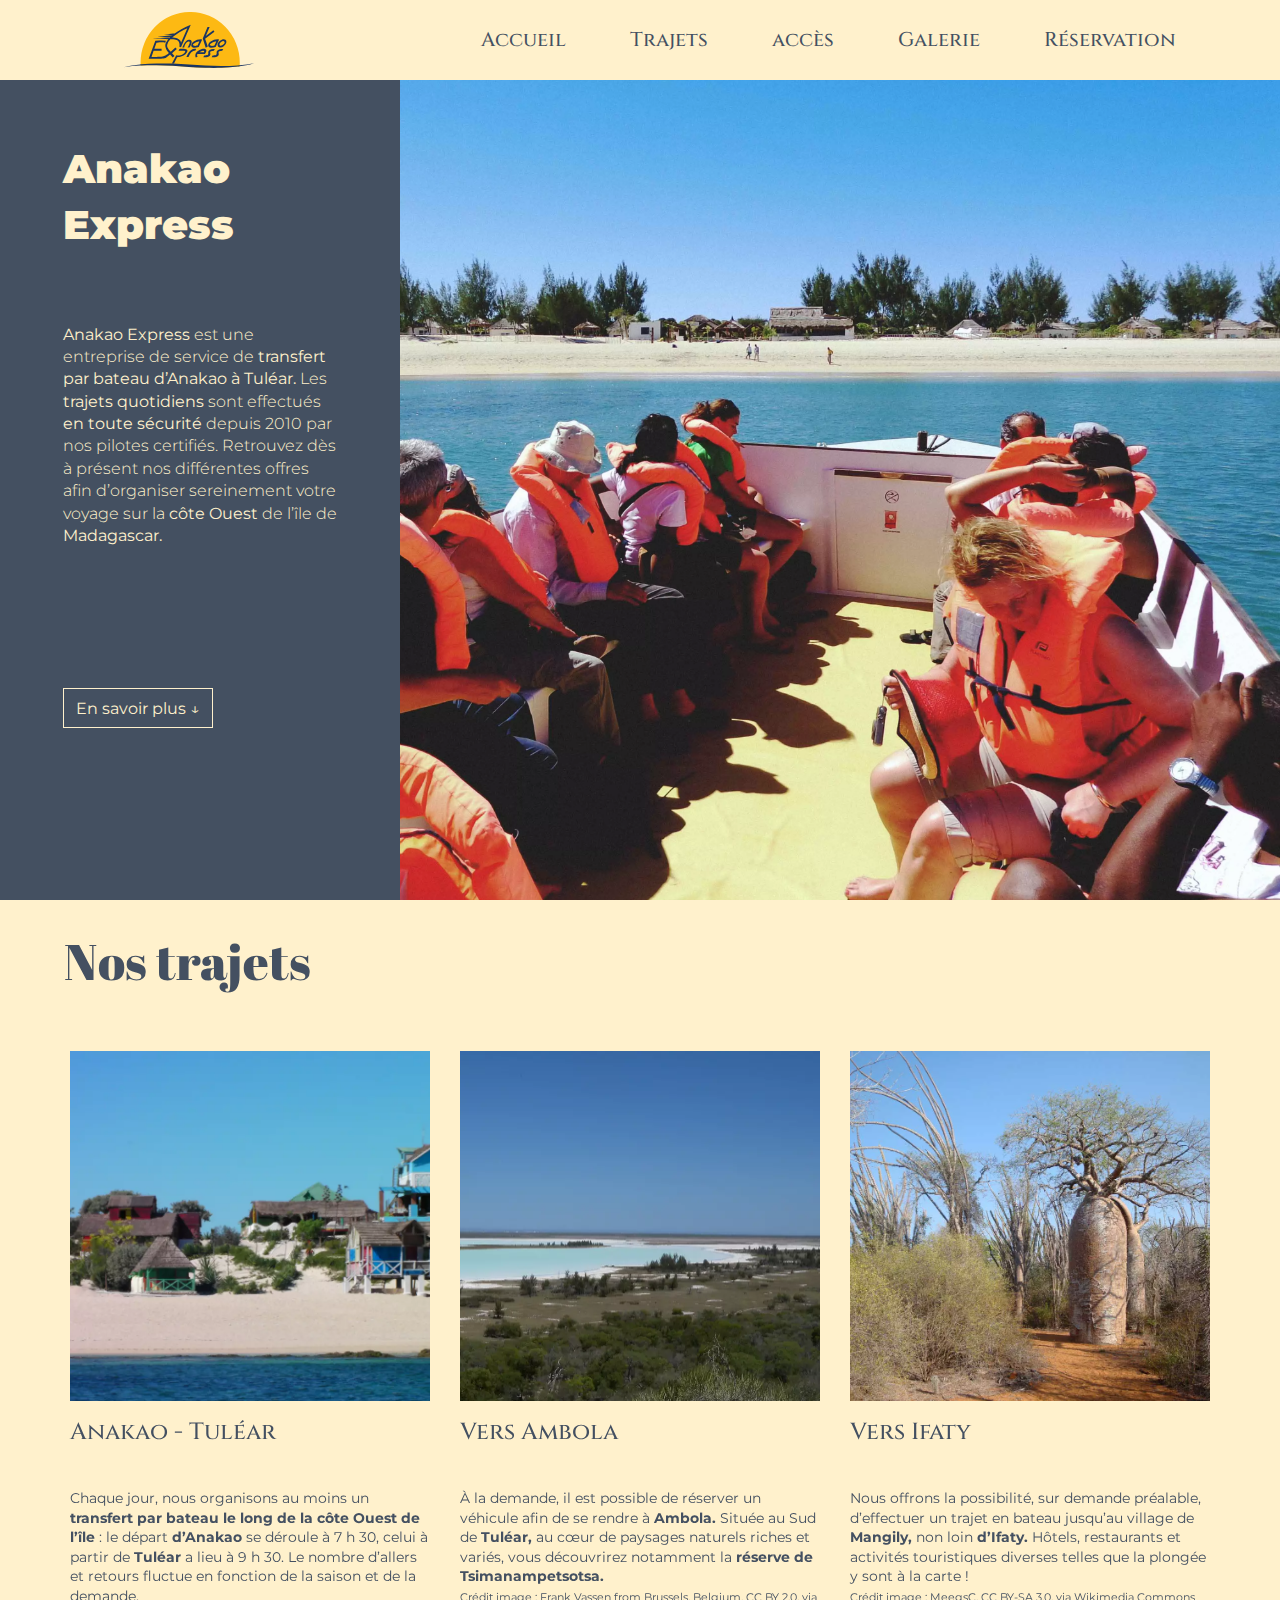
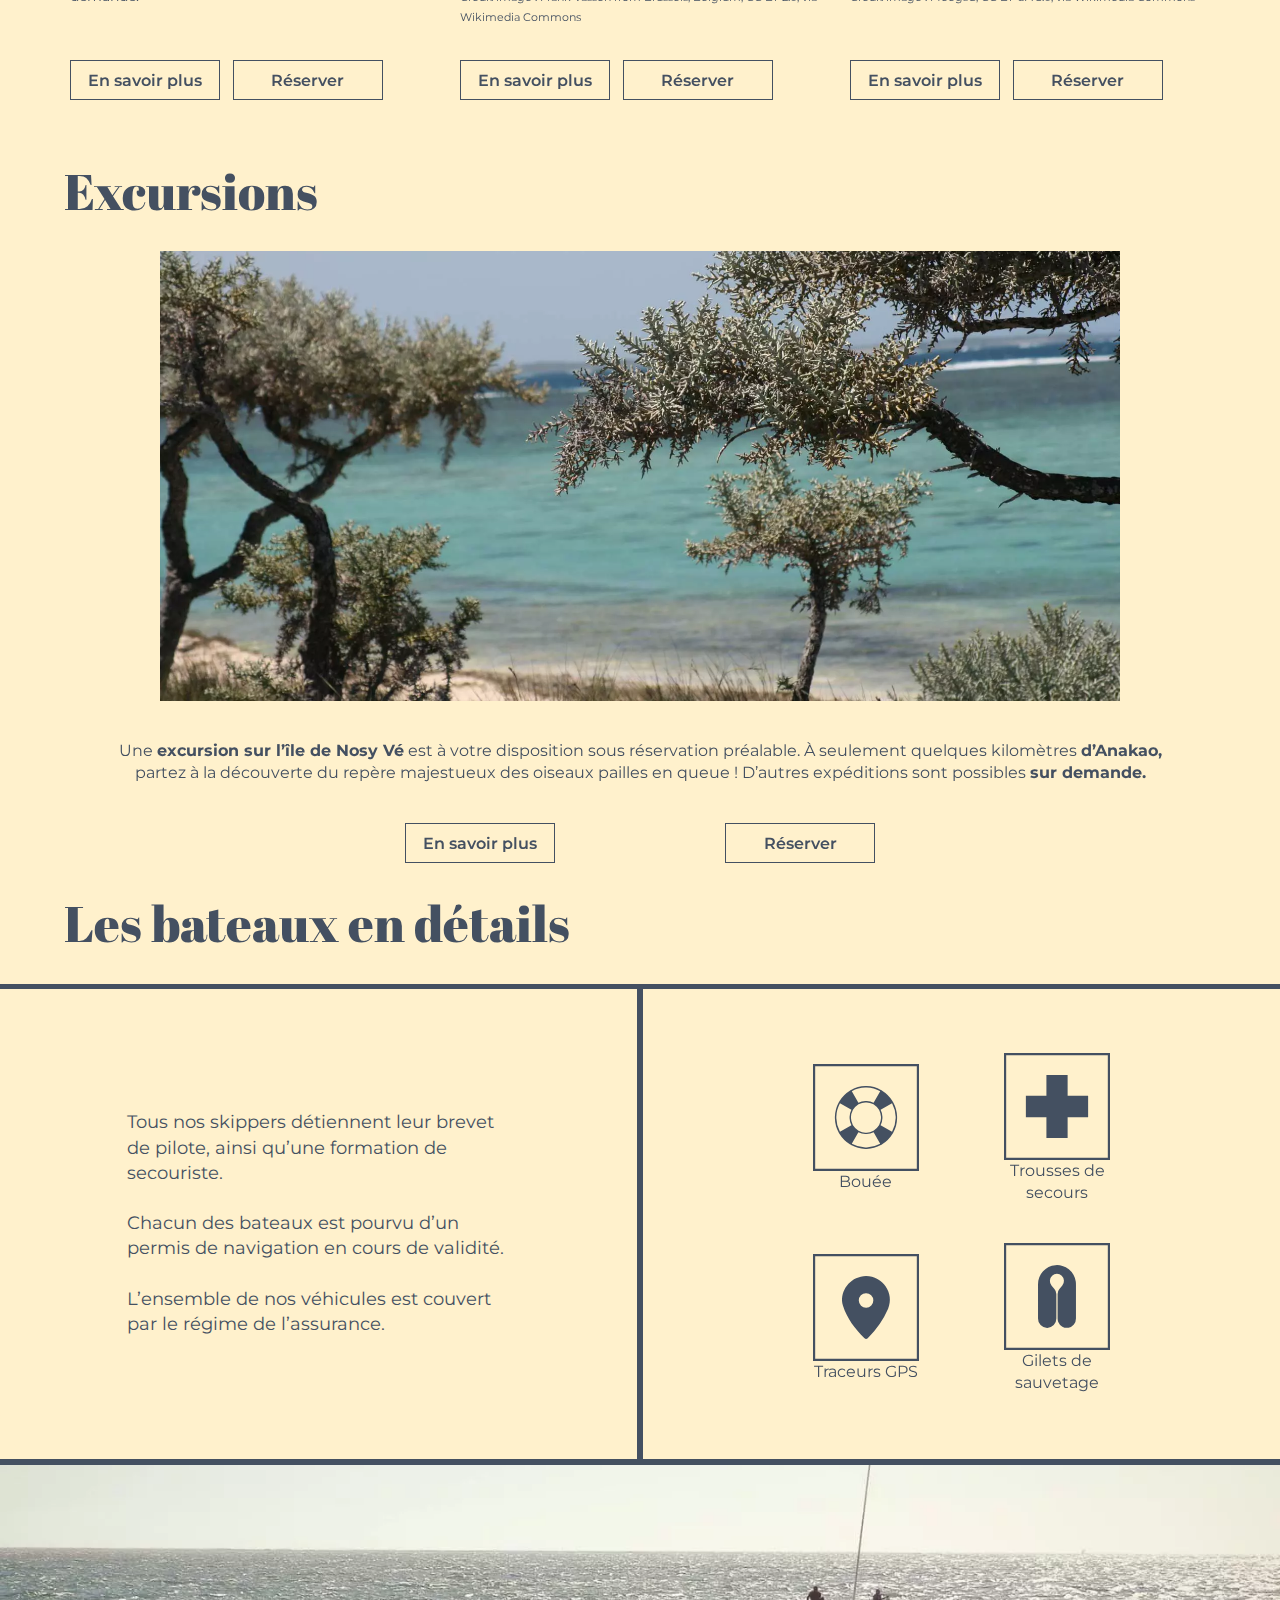
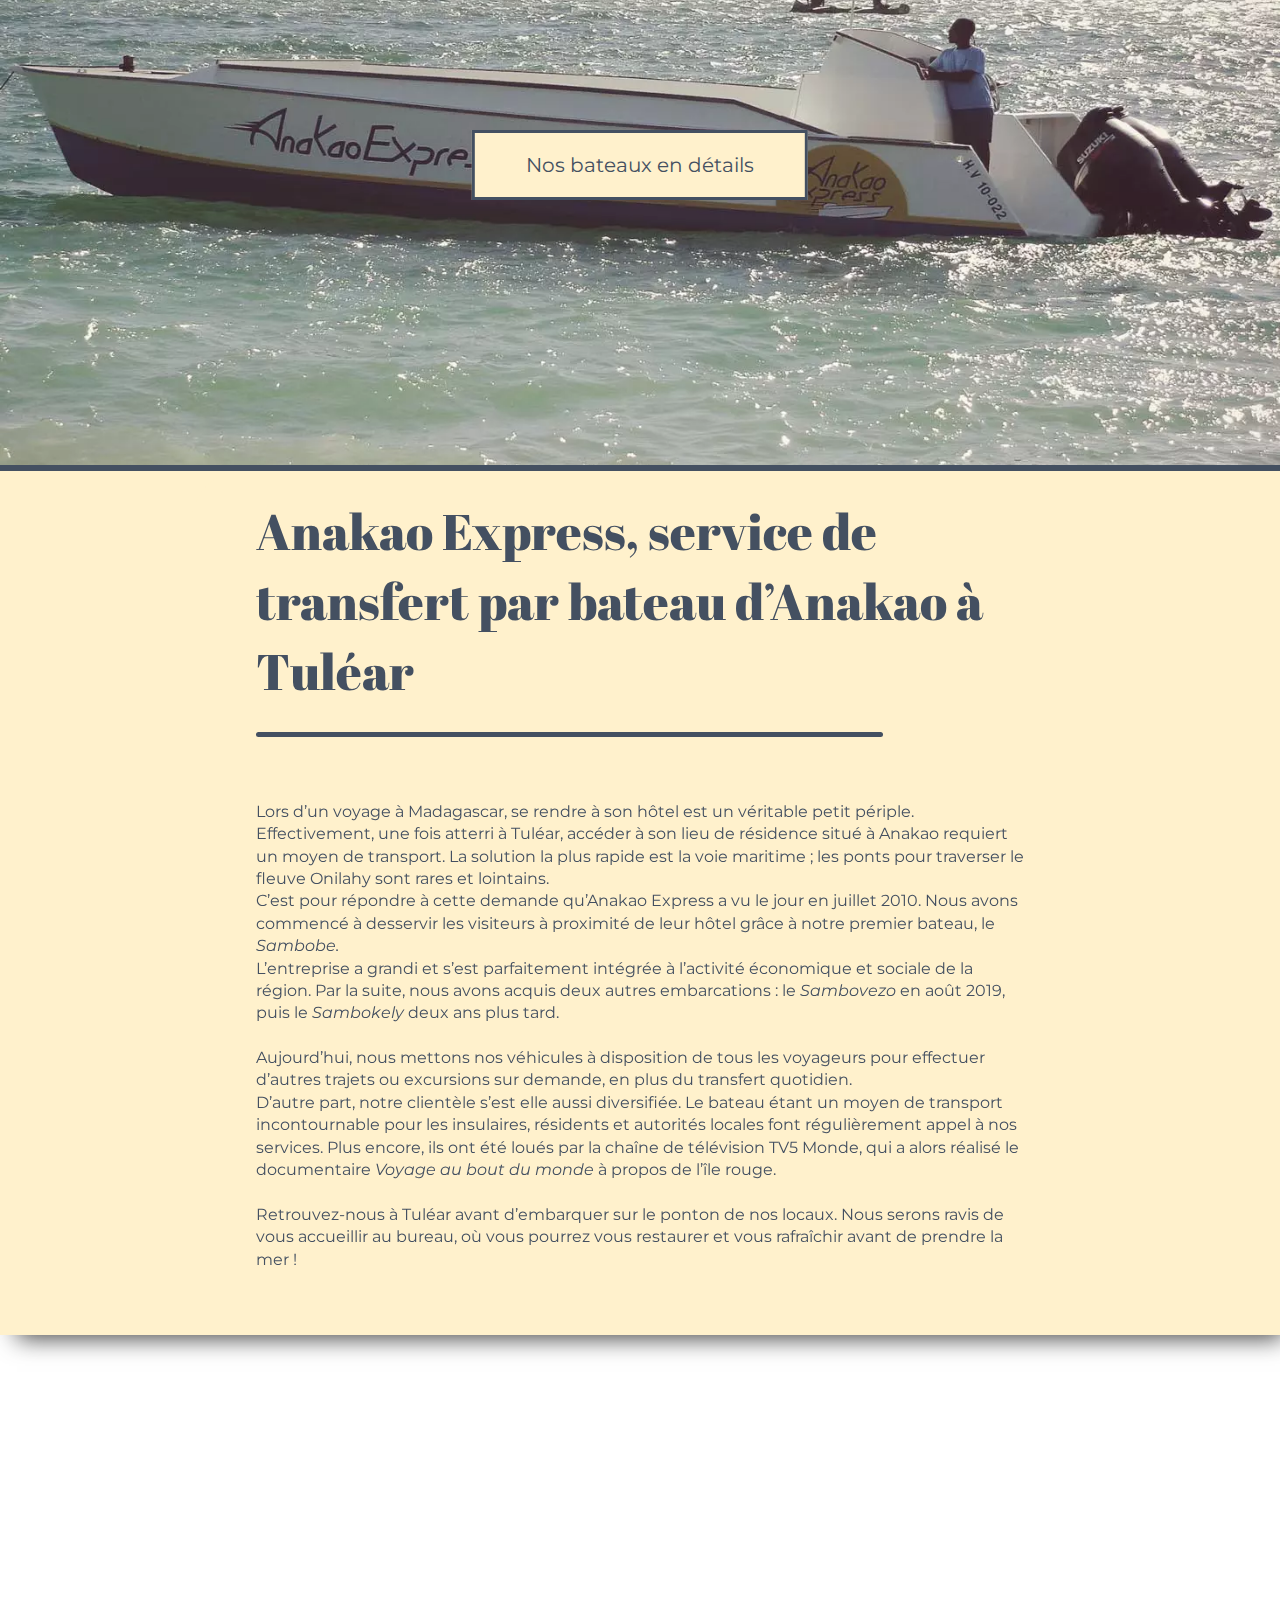
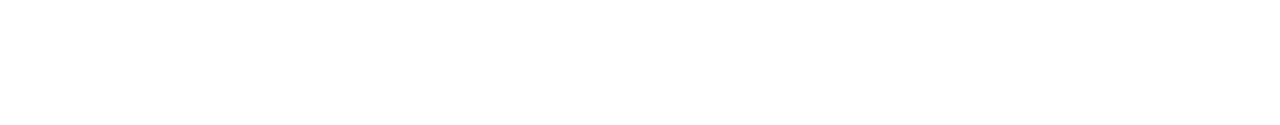
==== index.html @ 5505d08d "page index bateau et a propos format 1024 avancé" ====
<!DOCTYPE html>
<html class="no-js" lang="">

<head>

  <title> Anakao Express : tranfert par bateaux d'Anakao à Tuléar </title>

  <meta charset="utf-8">
  <meta name="description"
    content="Anakao Express assure votre transfert par bateau d'Anakao à Tuléar à Madagascar. Découvrez notre offre pour planifier votre voyage sur l'île rouge. ">
  <meta name="viewport" content="width=device-width, initial-scale=1">

  <meta property="og:title" content="Anakao express">
  <meta property="og:type" content="website">
  <meta property="og:url" content="http://anakaoexpress/index.html">
  <meta property="og:image" content="">
  <meta property="og:description"
    content="Anakao Express assure votre transfert par bateau d'Anakao à Tuléar à Madagascar. Découvrez notre offre pour planifier votre voyage sur l'île rouge.">

  <link rel="manifest" href="site.webmanifest">
  <link rel="apple-touch-icon" href="icon.png">
  <!-- Place favicon.ico in the root directory -->


  <link rel="stylesheet" href="stylesheets/main.css">

  <meta name="theme-color" content="#fafafa">

</head>




<body class="body_home">



  <!-------------------- NAVBAR ---------------------->


  <header>
    <nav>
      <a href="index.html" class="nav-icon" aria-label="visit homepage" aria-current="page">
        <img src="img/logo.svg" alt="logo d'anakao express">

      </a>

      <div class="main-navlinks">
        <button class="hamburger" type="button" aria-label="Toggle navigation" aria-expanded="false">
          <span></span>
          <span></span>
          <span></span>
        </button>
        <div class="navlinks-container">
          <a href="index.html" aria-current="page">Accueil</a>
          <a href="trajets.html">Trajets</a>
          <a href="acces.html">accès</a>
          <a href="galerie.html">Galerie</a>
          <a href="contact.html">Réservation</a>
        </div>
      </div>
    </nav>
  </header>


  <!-------------------- SPLASHSCREEN ---------------------->


  <section class="splashscreen_home">
    <aside class="sidebar_home">
      <h1>Anakao Express </h1>
      <p><strong>Anakao Express</strong> est une entreprise de service de <strong>transfert par bateau d’Anakao à
          Tuléar.</strong> Les <strong>trajets quotidiens</strong> sont effectués <strong>en toute sécurité</strong>
        depuis 2010 par nos pilotes certifiés. Retrouvez dès à présent nos différentes offres afin d’organiser
        sereinement votre voyage sur la <strong>côte Ouest</strong> de l’île de <strong>Madagascar.</strong></p>
      <a href="#scroll-trajets">En savoir plus ↓</a>

    </aside>
    <figure>
      <img src="img/fondaccueil.webp" alt="photo de la plage en bateau">
    </figure>

  </section>

  <main class="bg">


    <!-------------------- LES TRAJETS ---------------------->

    <div class="trajets_h2">



      <h2 class="nostrajets" id="scroll-trajets">Nos trajets</h2>
      <article class="trajets_home">


        <!-------------------- ANAKAO / TUL ---------------------->


        <section class="trajet_1">
          <a href="trajets.html#scrollto-anakao_tul"> <img src="img/anakao.webp" alt="photo d'anakao"></a>
          <div class="sidebar-section_home">
            <h3>Anakao - Tuléar</h3>
            <span class="underline_trajets"></span>
            <p>Chaque jour, nous organisons au moins un <strong>transfert par bateau le long de la côte Ouest de
                l’île</strong> : le départ <strong>d’Anakao</strong> se déroule à 7 h 30, celui à partir de
              <strong>Tuléar</strong> a lieu à 9 h 30. Le nombre d’allers et retours fluctue en fonction de la saison et
              de la demande.
            </p>
            <div class="buttons">
              <a href="trajets.html#scrollto-anakao_tul" class="esp_button">En savoir plus</a>
              <a href="contact.html" class="rsv_button">Réserver</a>
            </div>
          </div>
        </section>


        <!-------------------- AMBOLA ---------------------->


        <section class="trajet_2">
          <a href="trajets.html#scrollto-ambola"> <img src="img/Lake_Tsimanampetsotsa2.webp" alt="photo d'ambola"></a>
          <div class="sidebar-section_home">
            <h3>Vers Ambola</h3>
            <span class="underline_trajets"></span>
            <p>À la demande, il est possible de réserver un véhicule afin de se rendre à <strong>Ambola.</strong> Située
              au Sud de <strong>Tuléar,</strong> au cœur de paysages naturels riches et variés, vous découvrirez
              notamment
              la <strong>réserve de Tsimanampetsotsa.</strong> <br>
              <span>Crédit image : <a
                  href="https://commons.wikimedia.org/wiki/File:Lake_Tsimanampetsotsa,_south-western_Madagascar_(4315971898).jpg">Frank
                  Vassen from Brussels, Belgium</a>, <a href="https://creativecommons.org/licenses/by/2.0">CC BY
                  2.0</a>,
                via Wikimedia Commons</span>
            </p>
            <div class="buttons">
              <a href="trajets.html#scrollto-ambola" class="esp_button">En savoir plus</a>
              <a href="contact.html" class="rsv_button">Réserver</a>
            </div>
          </div>
        </section>


        <!-------------------- Mangily ---------------------->


        <section class="trajet_3">
          <a href="trajets.html#scrollto-mangily"> <img src="img/ifaty.webp" alt="photo d'ifaty"> </a>
          <div class="sidebar-section_home">
            <h3>Vers Ifaty</h3>
            <span class="underline_trajets"></span>
            <p>Nous offrons la possibilité, sur demande préalable, d’effectuer un trajet en bateau jusqu’au village de
              <strong>Mangily,</strong> non loin <strong>d’Ifaty.</strong> Hôtels, restaurants et activités touristiques
              diverses telles que la plongée y sont à la carte ! <br>
              <span>Crédit image : <a
                  href="https://commons.wikimedia.org/wiki/File:Spiny_forest_3,_Ifaty,_Madagascar.jpg">MeegsC</a>, <a
                  href="https://creativecommons.org/licenses/by-sa/3.0">CC BY-SA 3.0</a>, via Wikimedia Commons</span>
            </p>
            <div class="buttons">
              <a href="trajets.html#scrollto-mangily" class="esp_button">En savoir plus</a>
              <a href="contact.html" class="rsv_button">Réserver</a>
            </div>
          </div>
        </section>
      </article>

    </div>


    <!-------------------- EXCURSIONS ---------------------->


    <h2>Excursions</h2>
    <article class="excursion_1">
      <img src="img/excursion.webp" alt="photo de nosy Ve">
      <div class="sidebar-section_home">
        <p>Une <strong>excursion sur l’île de Nosy Vé</strong> est à votre disposition sous réservation préalable. À
          seulement quelques kilomètres <strong>d’Anakao,</strong> partez à la découverte du repère majestueux des
          oiseaux pailles en queue ! D’autres expéditions sont possibles <strong>sur demande.</strong></p>
        <div class="buttons">
          <a href="trajets.html#scrollto-nosy" class="esp_button">En savoir plus</a>
          <a href="contact.html" class="rsv_button">Réserver</a>
        </div>
      </div>
    </article>


    <!-------------------- Les Bateaux + A propos Background ---------------------->


    <div class="bg_boat_apropos">


      <!-------------------- Les Bateaux ---------------------->


      <article class="boat_container_index">
        <section class="boat_items">
          <h2>Les bateaux en détails</h2>
          <div class="separate_boat_index"></div>
        </section>
        <section class="boat_items">
          <p>Tous nos skippers détiennent leur brevet de pilote, ainsi qu’une formation de secouriste. <br><br> Chacun des
            bateaux est pourvu d’un permis de navigation en cours de validité. <br><br> L’ensemble de nos véhicules est couvert
            par le régime de l’assurance.</p>
          <a href="">Nos bateaux en détails</a>
        </section>
        <section class="boat_items">
          <figure><img src="img/bouée_1.svg" alt="">Bouée</figure>
          <figure><img src="img/Secourisme.svg" alt=""> Trousses de secours</figure>
          <figure><img src="img/localisation.svg" alt="">Traceurs GPS</figure>
          <figure><img src="img/gilet-de-sauvetage.svg" alt="">Gilets de sauvetage</figure>
        </section>
        <section class="boat_items">
          <a href="">
            <figure><img src="img/bateaux/sambobelast.webp" alt=""></figure>
          </a>
          <a href="" class="boatton">Nos bateaux en détails</a>
        </section>
      </article>


      <!-------------------- A PROPOS ---------------------->

      <article class="apropos_index">
        <h2>Anakao Express, service de transfert
          par bateau d’Anakao à Tuléar</h2>
        <div class="separate_apropos"></div>
        <p>Lors d’un <strong>voyage à Madagascar,</strong> se rendre à son hôtel est un véritable petit périple.
          Effectivement, une fois atterri à <strong>Tuléar,</strong> accéder à son lieu de résidence situé à
          <strong>Anakao</strong> requiert un moyen de transport. La solution la plus rapide est la voie maritime ; les
          ponts pour traverser le <strong>fleuve Onilahy</strong> sont rares et lointains.<br>
          C’est pour répondre à cette demande qu’<strong>Anakao Express</strong> a vu le jour en juillet 2010. Nous
          avons commencé à desservir les visiteurs à proximité de leur hôtel grâce à notre premier
          <strong>bateau,</strong> le <i>Sambobe.</i> <br>L’entreprise a grandi et s’est parfaitement intégrée à
          l’activité économique et sociale de la région. Par la suite, nous avons acquis deux autres
          <strong>embarcations</strong> : le <i>Sambovezo</i> en août 2019, puis le <i>Sambokely</i> deux ans plus
          tard.<br><br>

          Aujourd’hui, nous mettons nos véhicules à disposition de tous les voyageurs pour effectuer d’autres
          <strong>trajets</strong> ou <strong>excursions</strong> sur demande, en plus du <strong>transfert
            quotidien.</strong> <br>D’autre part, notre clientèle s’est elle aussi diversifiée. Le
          <strong>bateau</strong> étant un moyen de transport incontournable pour les insulaires, résidents et autorités
          locales font régulièrement appel à nos services. Plus encore, ils ont été loués par la chaîne de télévision
          TV5 Monde, qui a alors réalisé le documentaire <i>Voyage au bout du monde</i> à propos de l’île rouge.<br><br>

          Retrouvez-nous à <strong>Tuléar</strong> avant d’embarquer sur le ponton de nos locaux. Nous serons ravis de
          vous accueillir au bureau, où vous pourrez vous restaurer et vous rafraîchir avant de prendre la mer !<br>
        </p>
      </article>



    </div>
  </main>
  <!-------------------- FOOTER ---------------------->



  <footer>
    <ul class="adress">
      <li>Anakao Express</li>
      <li>rue Marius Jatop <br>Mahavates 2<br>601 Tuléar</li>
      <li>Odilia : 034 60 072 61-62 <br> Fredo : 034 21 673 20</li>
      <li>anakaoexpress@gmail.com</li>
      <li><a href="index.html">
          <figure><img src="img/logo.svg" alt="logo anakao express"></figure>
        </a></li>
    </ul>
    <div class="separate_footer"></div>
    <ul class="summary">
      <li>Sommaire</li>
      <li><a href="index.html">Accueil</a></li>
      <li><a href="trajets.html">Les trajets</a></li>
      <li><a href="bateaux.html">Les bateaux</a></li>
      <li><a href="contact.html">Tarifs & réservations</a></li>
    </ul>
    <div class="separate_footer"></div>
    <ul class="useful_links">
      <li>Liens utiles</li>
      <li><a target="_blank" href="http://amandine-redaction.fr">Rédactrice Web</a></li>
      <li><a target="_blank" href="https://www.linkedin.com/in/hugo-woille-developpeur-front-end/">Développeur WEB</a>
      </li>
      <li>Suivez nous !</li>
      <li><a href="https://www.facebook.com/anakaoexpress">
          <figure><img src="img/rs/fbn.svg" alt="logo de facebook"></figure>
        </a></li>
    </ul>
  </footer>



  <!-------------------- JAVASCRIPT ---------------------->


  <script type="text/javascript" src="js/navbar.js"></script>



</body>

</html>
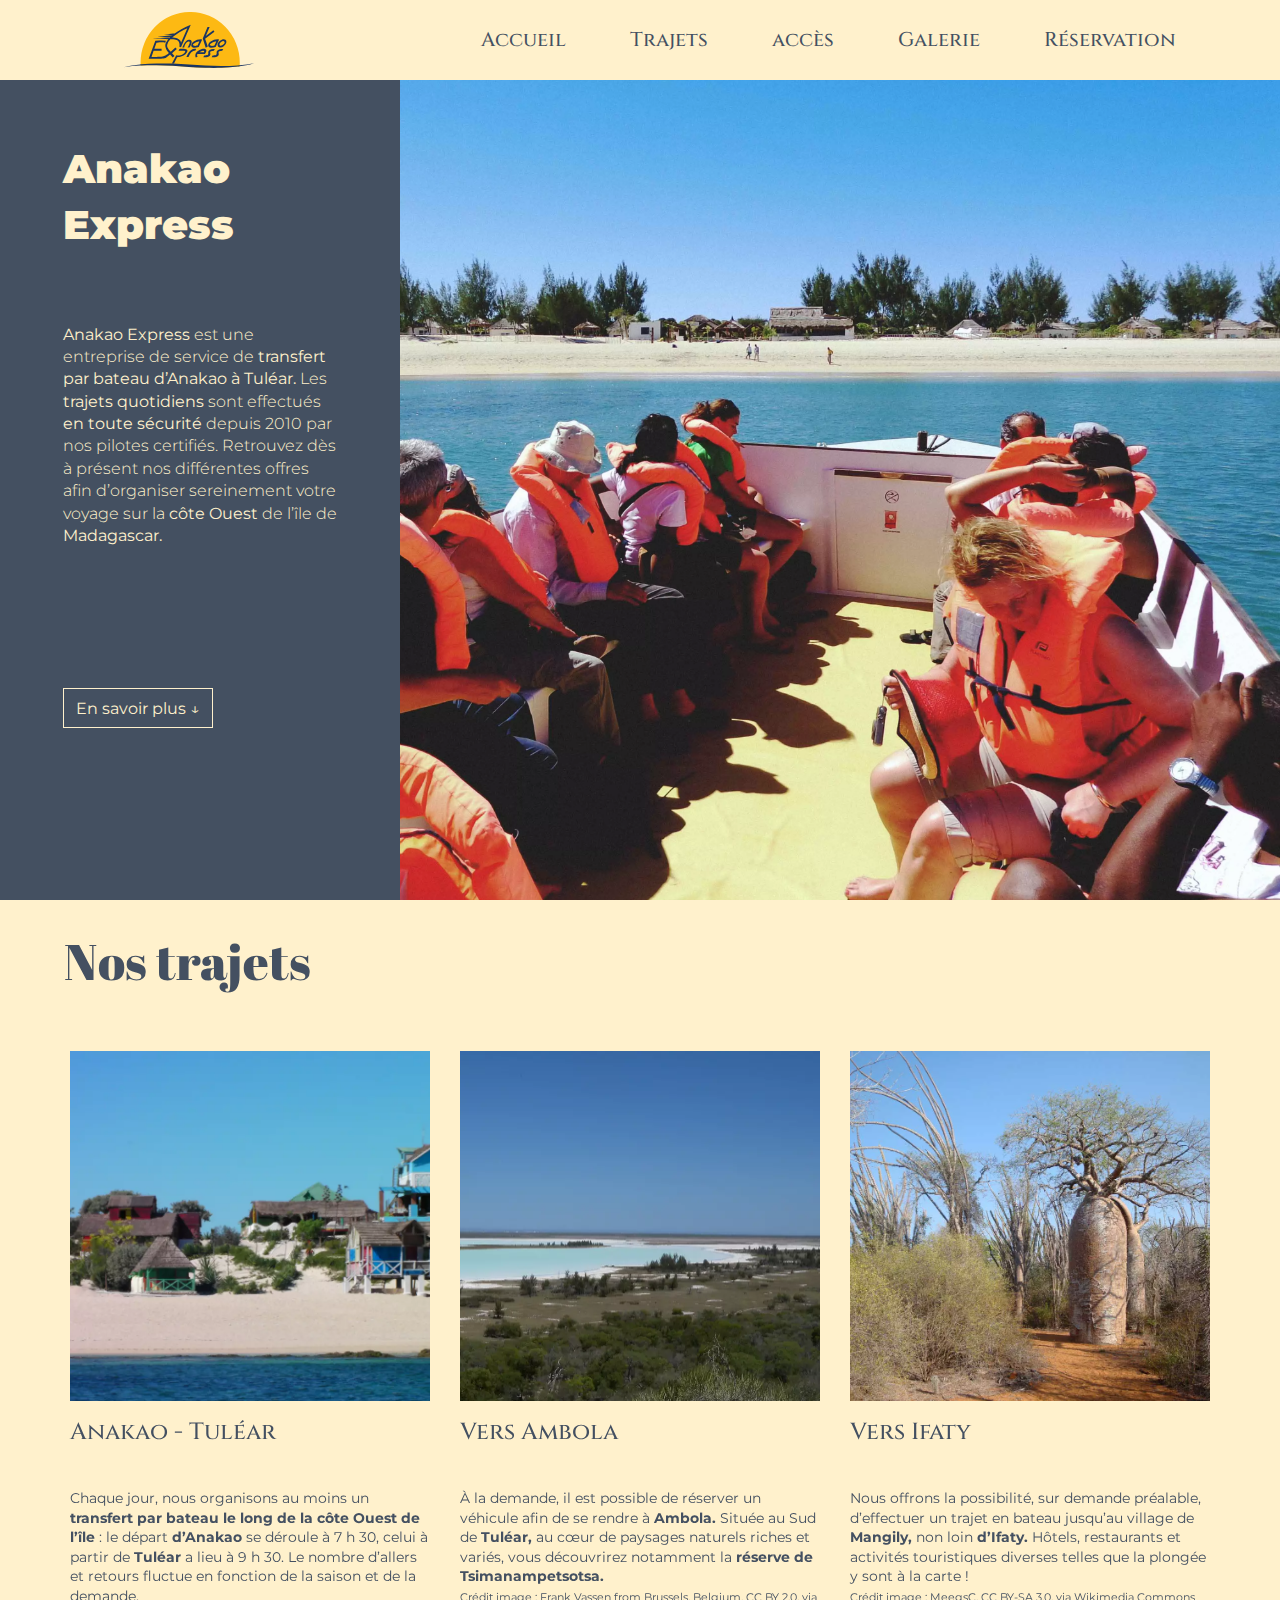
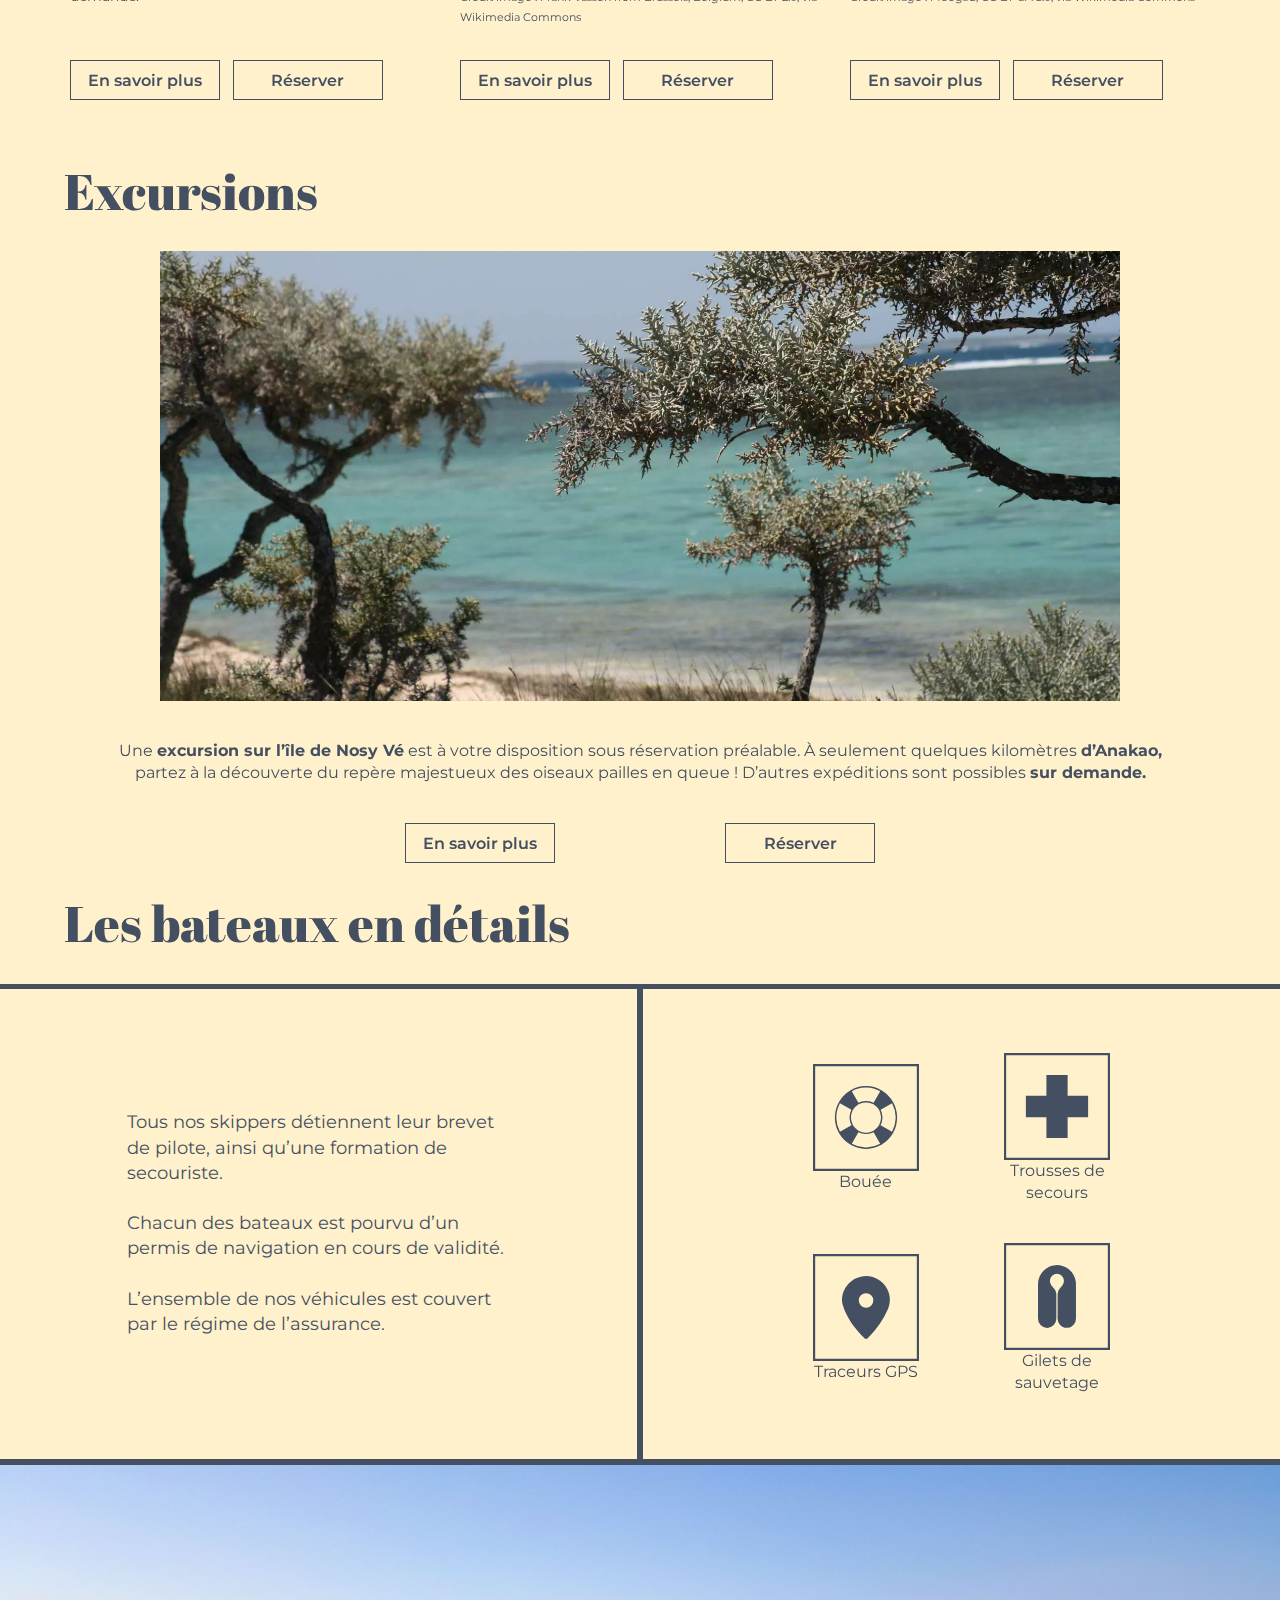
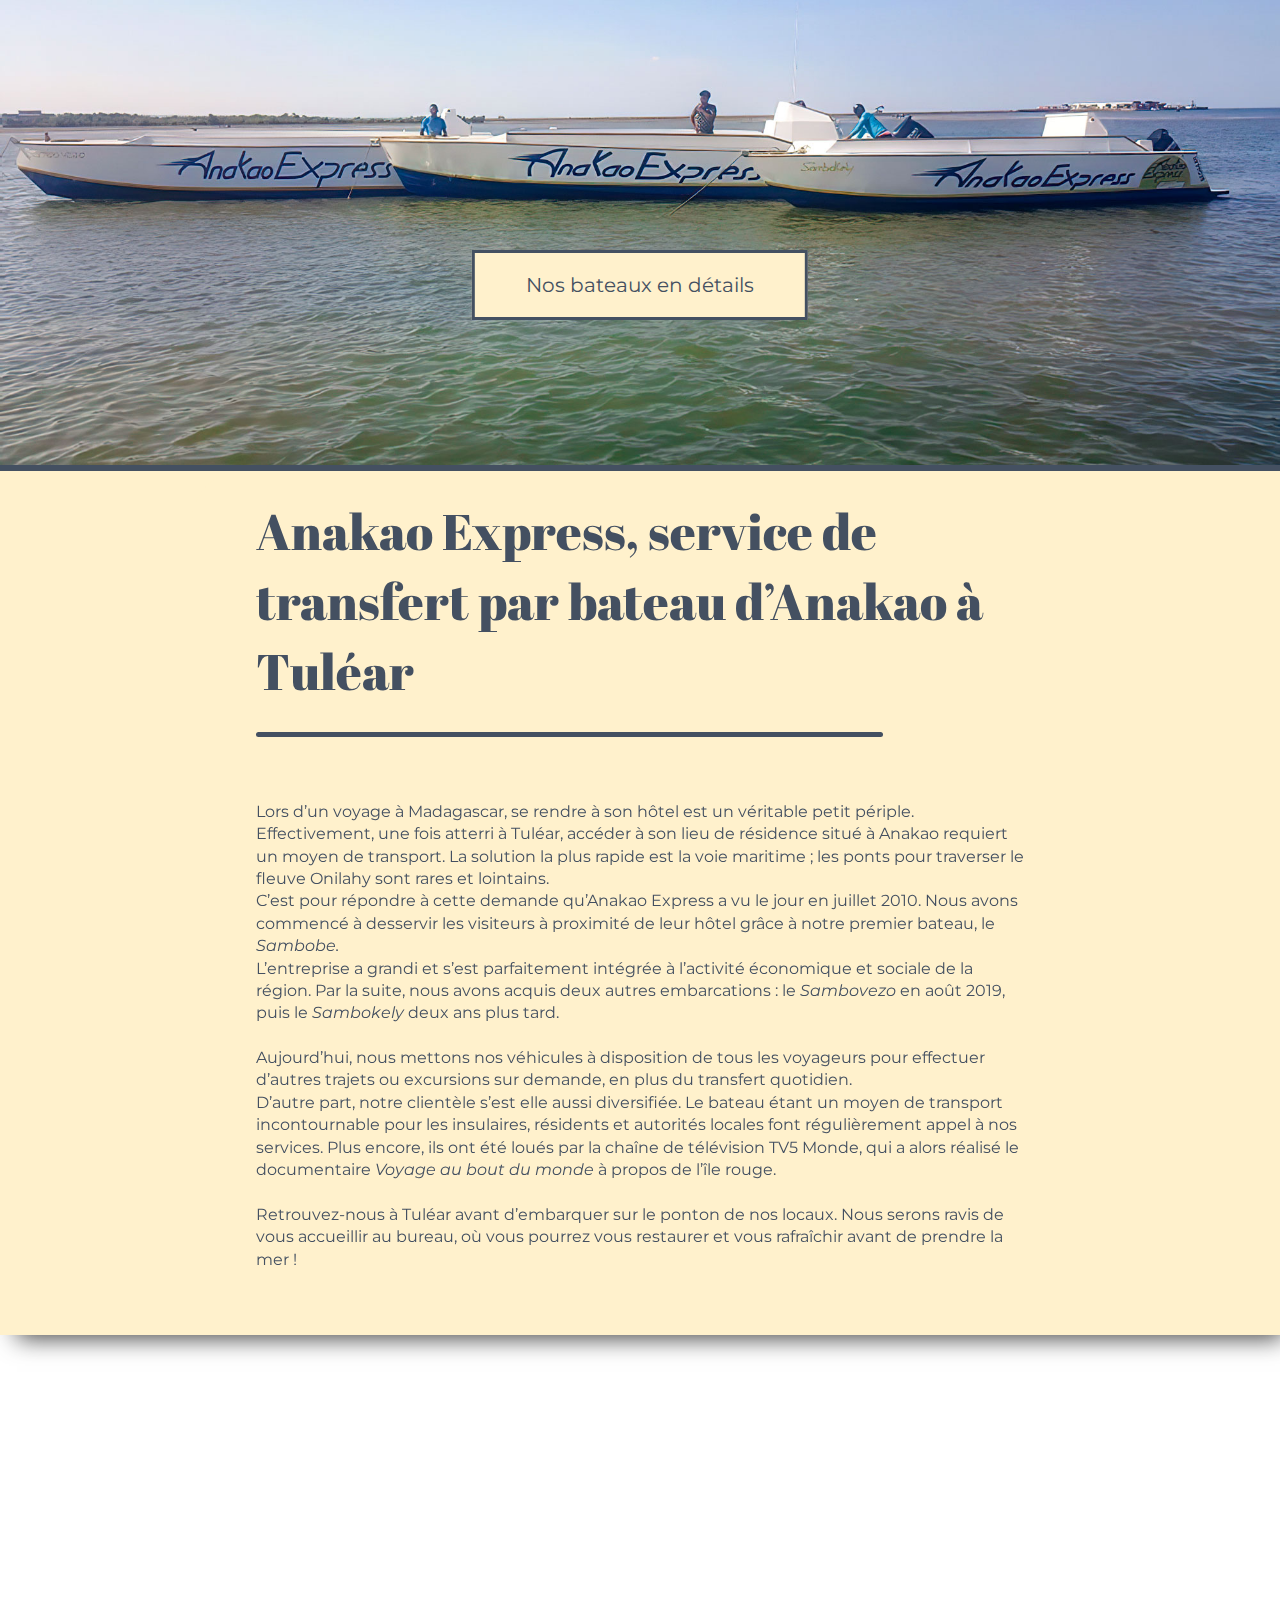
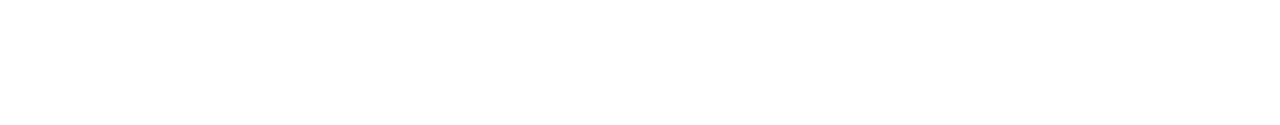
==== commit 4c86d351: "petite modif sur le fomulaire changement des image du sambokely + page d'accueil" ====
--- a/index.html
+++ b/index.html
@@ -204,19 +204,19 @@
           <p>Tous nos skippers détiennent leur brevet de pilote, ainsi qu’une formation de secouriste. <br><br> Chacun des
             bateaux est pourvu d’un permis de navigation en cours de validité. <br><br> L’ensemble de nos véhicules est couvert
             par le régime de l’assurance.</p>
-          <a href="">Nos bateaux en détails</a>
+          <a href="bateaux.html">Nos bateaux en détails</a>
         </section>
         <section class="boat_items">
-          <figure><img src="img/bouée_1.svg" alt="">Bouée</figure>
-          <figure><img src="img/Secourisme.svg" alt=""> Trousses de secours</figure>
-          <figure><img src="img/localisation.svg" alt="">Traceurs GPS</figure>
-          <figure><img src="img/gilet-de-sauvetage.svg" alt="">Gilets de sauvetage</figure>
+          <figure><img src="img/bouée_1.svg" alt="image d'une bouée">Bouée</figure>
+          <figure><img src="img/Secourisme.svg" alt="image d'une trousse de secours"> Trousses de secours</figure>
+          <figure><img src="img/localisation.svg" alt="image d'un GPS">Traceurs GPS</figure>
+          <figure><img src="img/gilet-de-sauvetage.svg" alt="image d'un gilet de sauvetage">Gilets de sauvetage</figure>
         </section>
         <section class="boat_items">
-          <a href="">
-            <figure><img src="img/bateaux/sambobelast.webp" alt=""></figure>
+          <a href="bateaux.html">
+            <figure><img src="img/bateaux/foto-tre-barche.jpg" alt=""></figure>
           </a>
-          <a href="" class="boatton">Nos bateaux en détails</a>
+          <a href="bateaux.html" class="boatton">Nos bateaux en détails</a>
         </section>
       </article>
 
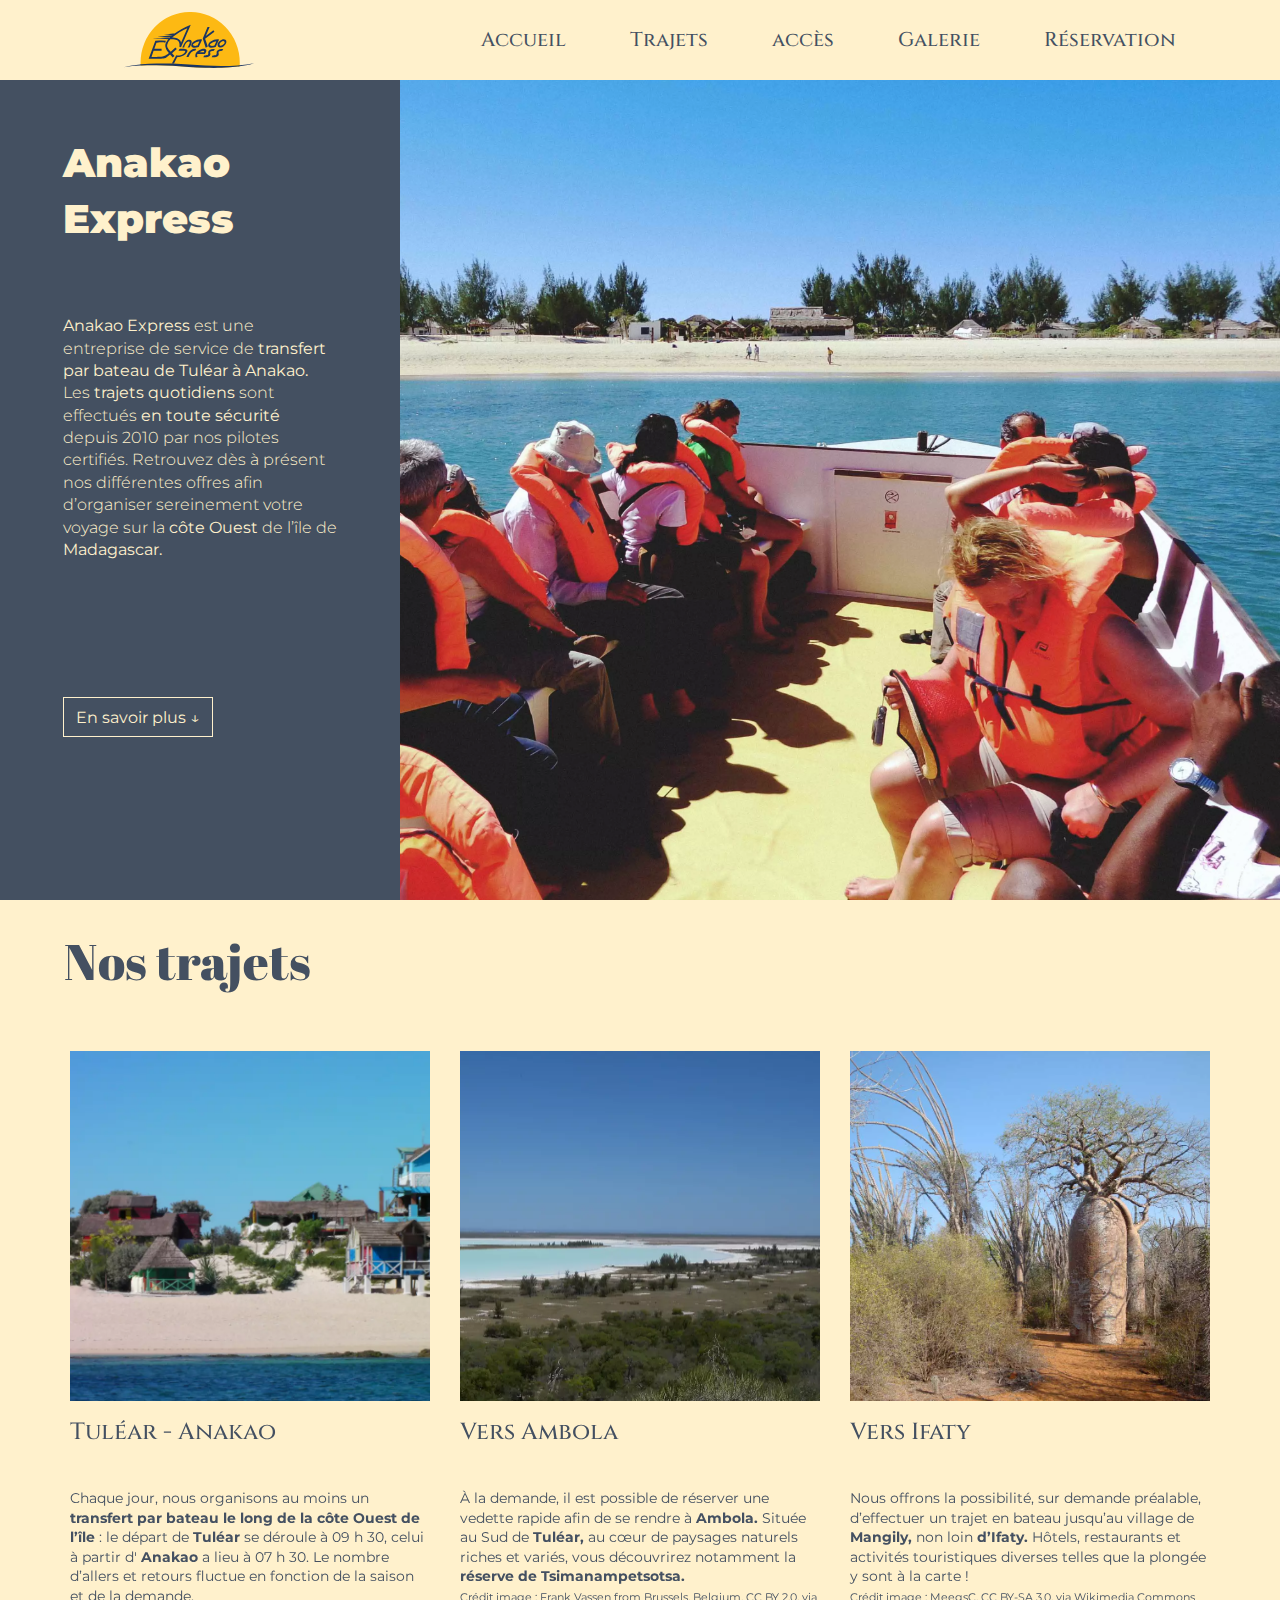
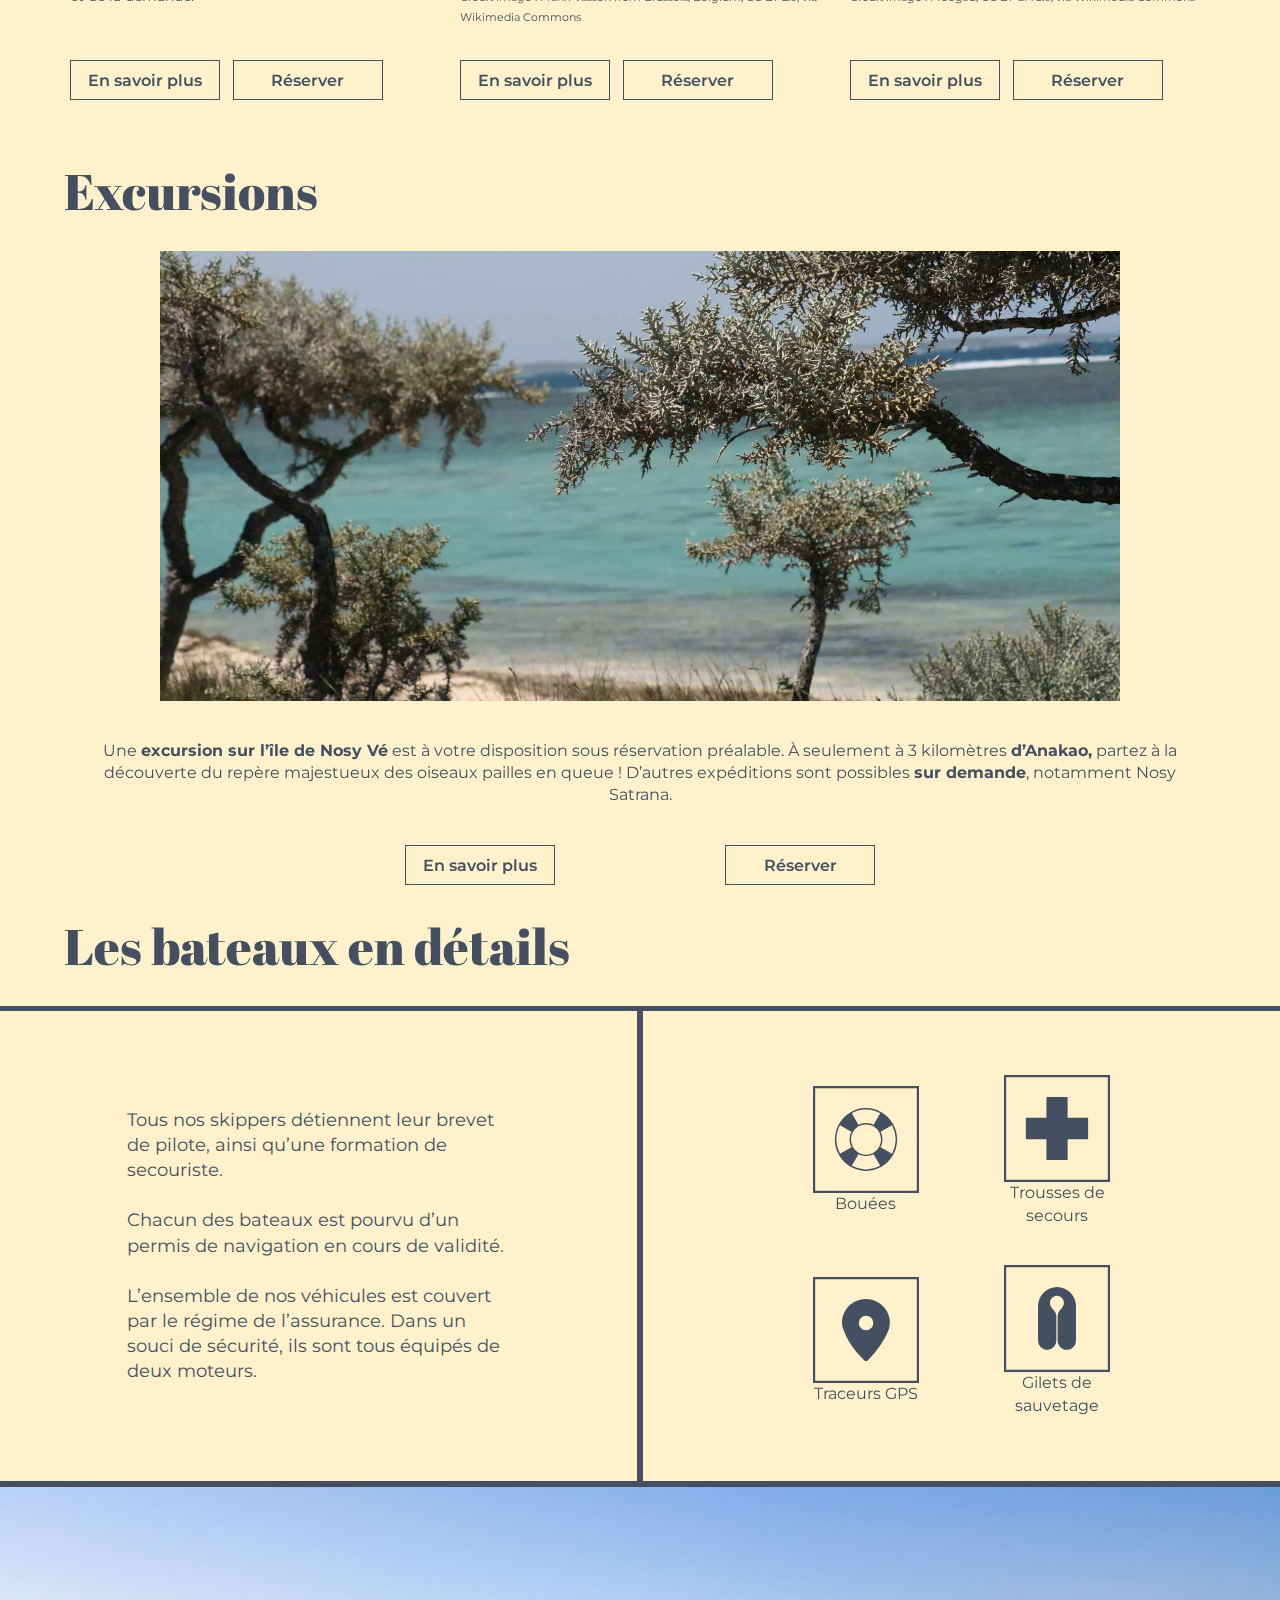
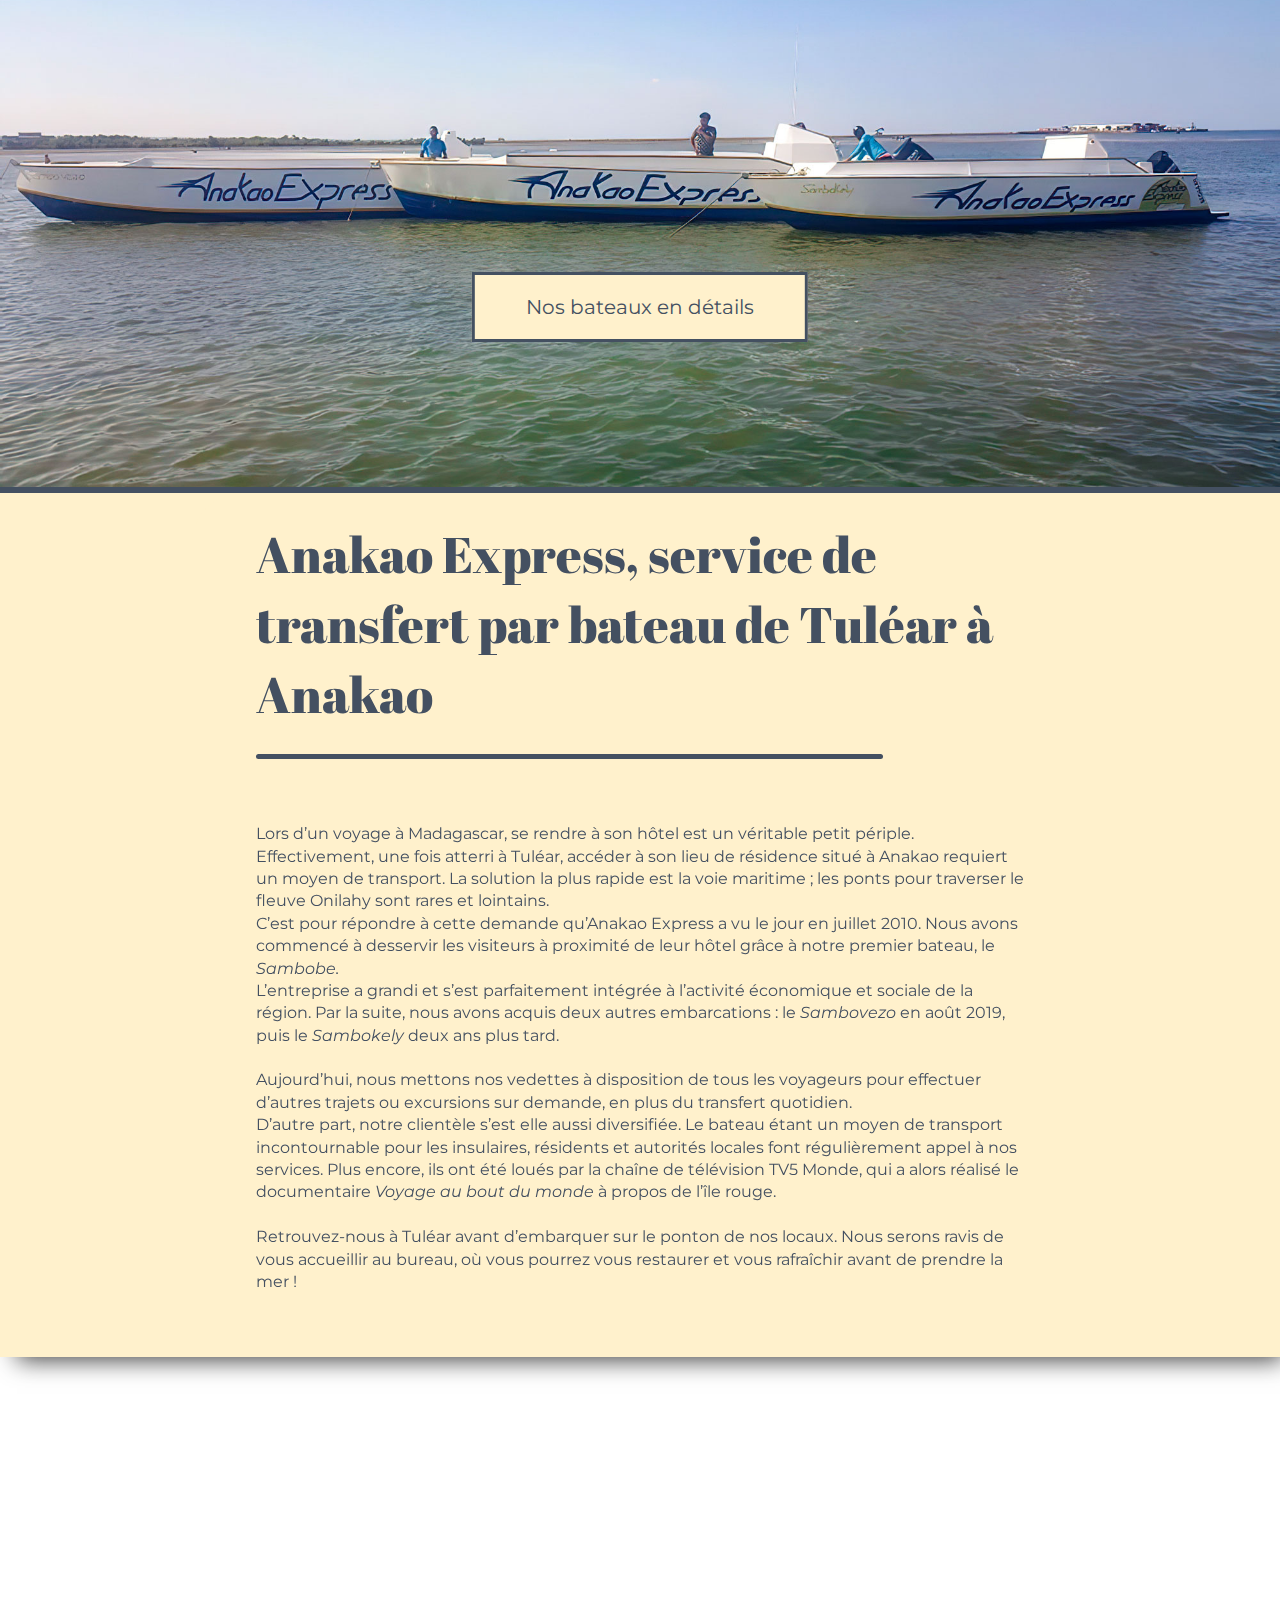
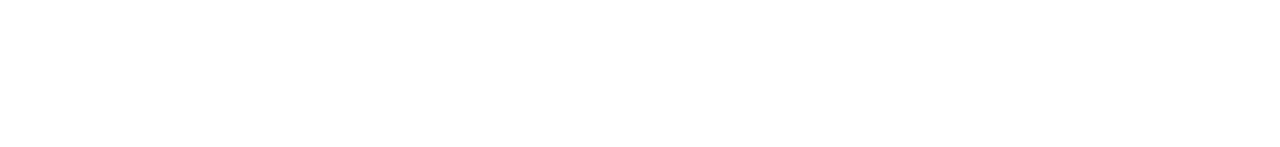
==== commit 27ec65c7: "corrections fautes d'orthographe et textesy" ====
--- a/index.html
+++ b/index.html
@@ -69,10 +69,7 @@
   <section class="splashscreen_home">
     <aside class="sidebar_home">
       <h1>Anakao Express </h1>
-      <p><strong>Anakao Express</strong> est une entreprise de service de <strong>transfert par bateau d’Anakao à
-          Tuléar.</strong> Les <strong>trajets quotidiens</strong> sont effectués <strong>en toute sécurité</strong>
-        depuis 2010 par nos pilotes certifiés. Retrouvez dès à présent nos différentes offres afin d’organiser
-        sereinement votre voyage sur la <strong>côte Ouest</strong> de l’île de <strong>Madagascar.</strong></p>
+      <p><strong>Anakao Express</strong> est une entreprise de service de <strong>transfert par bateau de Tuléar à Anakao.</strong> Les <strong>trajets quotidiens</strong> sont effectués <strong>en toute sécurité</strong> depuis 2010 par nos pilotes certifiés. Retrouvez dès à présent nos différentes offres afin d’organiser sereinement votre voyage sur la <strong>côte Ouest</strong> de l’île de <strong>Madagascar.</strong></p>
       <a href="#scroll-trajets">En savoir plus ↓</a>
 
     </aside>
@@ -101,12 +98,10 @@
         <section class="trajet_1">
           <a href="trajets.html#scrollto-anakao_tul"> <img src="img/anakao.webp" alt="photo d'anakao"></a>
           <div class="sidebar-section_home">
-            <h3>Anakao - Tuléar</h3>
+            <h3>Tuléar - Anakao</h3>
             <span class="underline_trajets"></span>
-            <p>Chaque jour, nous organisons au moins un <strong>transfert par bateau le long de la côte Ouest de
-                l’île</strong> : le départ <strong>d’Anakao</strong> se déroule à 7 h 30, celui à partir de
-              <strong>Tuléar</strong> a lieu à 9 h 30. Le nombre d’allers et retours fluctue en fonction de la saison et
-              de la demande.
+            <p>Chaque jour, nous organisons au moins un <strong>transfert par bateau le long de la côte Ouest de l’île</strong> : le départ de<strong> Tuléar</strong> se déroule à 09 h 30, celui à partir d' <strong>Anakao</strong> a lieu à 07 h 30. Le nombre d’allers et retours fluctue en fonction de la saison et de la demande.
+
             </p>
             <div class="buttons">
               <a href="trajets.html#scrollto-anakao_tul" class="esp_button">En savoir plus</a>
@@ -124,10 +119,7 @@
           <div class="sidebar-section_home">
             <h3>Vers Ambola</h3>
             <span class="underline_trajets"></span>
-            <p>À la demande, il est possible de réserver un véhicule afin de se rendre à <strong>Ambola.</strong> Située
-              au Sud de <strong>Tuléar,</strong> au cœur de paysages naturels riches et variés, vous découvrirez
-              notamment
-              la <strong>réserve de Tsimanampetsotsa.</strong> <br>
+            <p>À la demande, il est possible de réserver une vedette rapide afin de se rendre à <strong>Ambola.</strong> Située au Sud de <strong>Tuléar,</strong> au cœur de paysages naturels riches et variés, vous découvrirez notamment la <strong>réserve de Tsimanampetsotsa.</strong> <br>
               <span>Crédit image : <a
                   href="https://commons.wikimedia.org/wiki/File:Lake_Tsimanampetsotsa,_south-western_Madagascar_(4315971898).jpg">Frank
                   Vassen from Brussels, Belgium</a>, <a href="https://creativecommons.org/licenses/by/2.0">CC BY
@@ -176,8 +168,8 @@
       <img src="img/excursion.webp" alt="photo de nosy Ve">
       <div class="sidebar-section_home">
         <p>Une <strong>excursion sur l’île de Nosy Vé</strong> est à votre disposition sous réservation préalable. À
-          seulement quelques kilomètres <strong>d’Anakao,</strong> partez à la découverte du repère majestueux des
-          oiseaux pailles en queue ! D’autres expéditions sont possibles <strong>sur demande.</strong></p>
+          seulement à 3 kilomètres <strong>d’Anakao,</strong> partez à la découverte du repère majestueux des
+          oiseaux pailles en queue ! D’autres expéditions sont possibles <strong>sur demande</strong>, notamment Nosy Satrana. </p>
         <div class="buttons">
           <a href="trajets.html#scrollto-nosy" class="esp_button">En savoir plus</a>
           <a href="contact.html" class="rsv_button">Réserver</a>
@@ -201,13 +193,12 @@
           <div class="separate_boat_index"></div>
         </section>
         <section class="boat_items">
-          <p>Tous nos skippers détiennent leur brevet de pilote, ainsi qu’une formation de secouriste. <br><br> Chacun des
-            bateaux est pourvu d’un permis de navigation en cours de validité. <br><br> L’ensemble de nos véhicules est couvert
-            par le régime de l’assurance.</p>
+          <p>Tous nos skippers détiennent leur brevet de pilote, ainsi qu’une formation de secouriste. <br> <br>
+            Chacun des bateaux est pourvu d’un permis de navigation en cours de validité. <br> <br> L’ensemble de nos véhicules est couvert par le régime de l’assurance. Dans un souci de sécurité, ils sont tous équipés de deux moteurs.</p>
           <a href="bateaux.html">Nos bateaux en détails</a>
         </section>
         <section class="boat_items">
-          <figure><img src="img/bouée_1.svg" alt="image d'une bouée">Bouée</figure>
+          <figure><img src="img/bouée_1.svg" alt="image d'une bouée">Bouées</figure>
           <figure><img src="img/Secourisme.svg" alt="image d'une trousse de secours"> Trousses de secours</figure>
           <figure><img src="img/localisation.svg" alt="image d'un GPS">Traceurs GPS</figure>
           <figure><img src="img/gilet-de-sauvetage.svg" alt="image d'un gilet de sauvetage">Gilets de sauvetage</figure>
@@ -225,7 +216,7 @@
 
       <article class="apropos_index">
         <h2>Anakao Express, service de transfert
-          par bateau d’Anakao à Tuléar</h2>
+          par bateau de Tuléar à Anakao</h2>
         <div class="separate_apropos"></div>
         <p>Lors d’un <strong>voyage à Madagascar,</strong> se rendre à son hôtel est un véritable petit périple.
           Effectivement, une fois atterri à <strong>Tuléar,</strong> accéder à son lieu de résidence situé à
@@ -238,7 +229,7 @@
           <strong>embarcations</strong> : le <i>Sambovezo</i> en août 2019, puis le <i>Sambokely</i> deux ans plus
           tard.<br><br>
 
-          Aujourd’hui, nous mettons nos véhicules à disposition de tous les voyageurs pour effectuer d’autres
+          Aujourd’hui, nous mettons nos vedettes à disposition de tous les voyageurs pour effectuer d’autres
           <strong>trajets</strong> ou <strong>excursions</strong> sur demande, en plus du <strong>transfert
             quotidien.</strong> <br>D’autre part, notre clientèle s’est elle aussi diversifiée. Le
           <strong>bateau</strong> étant un moyen de transport incontournable pour les insulaires, résidents et autorités
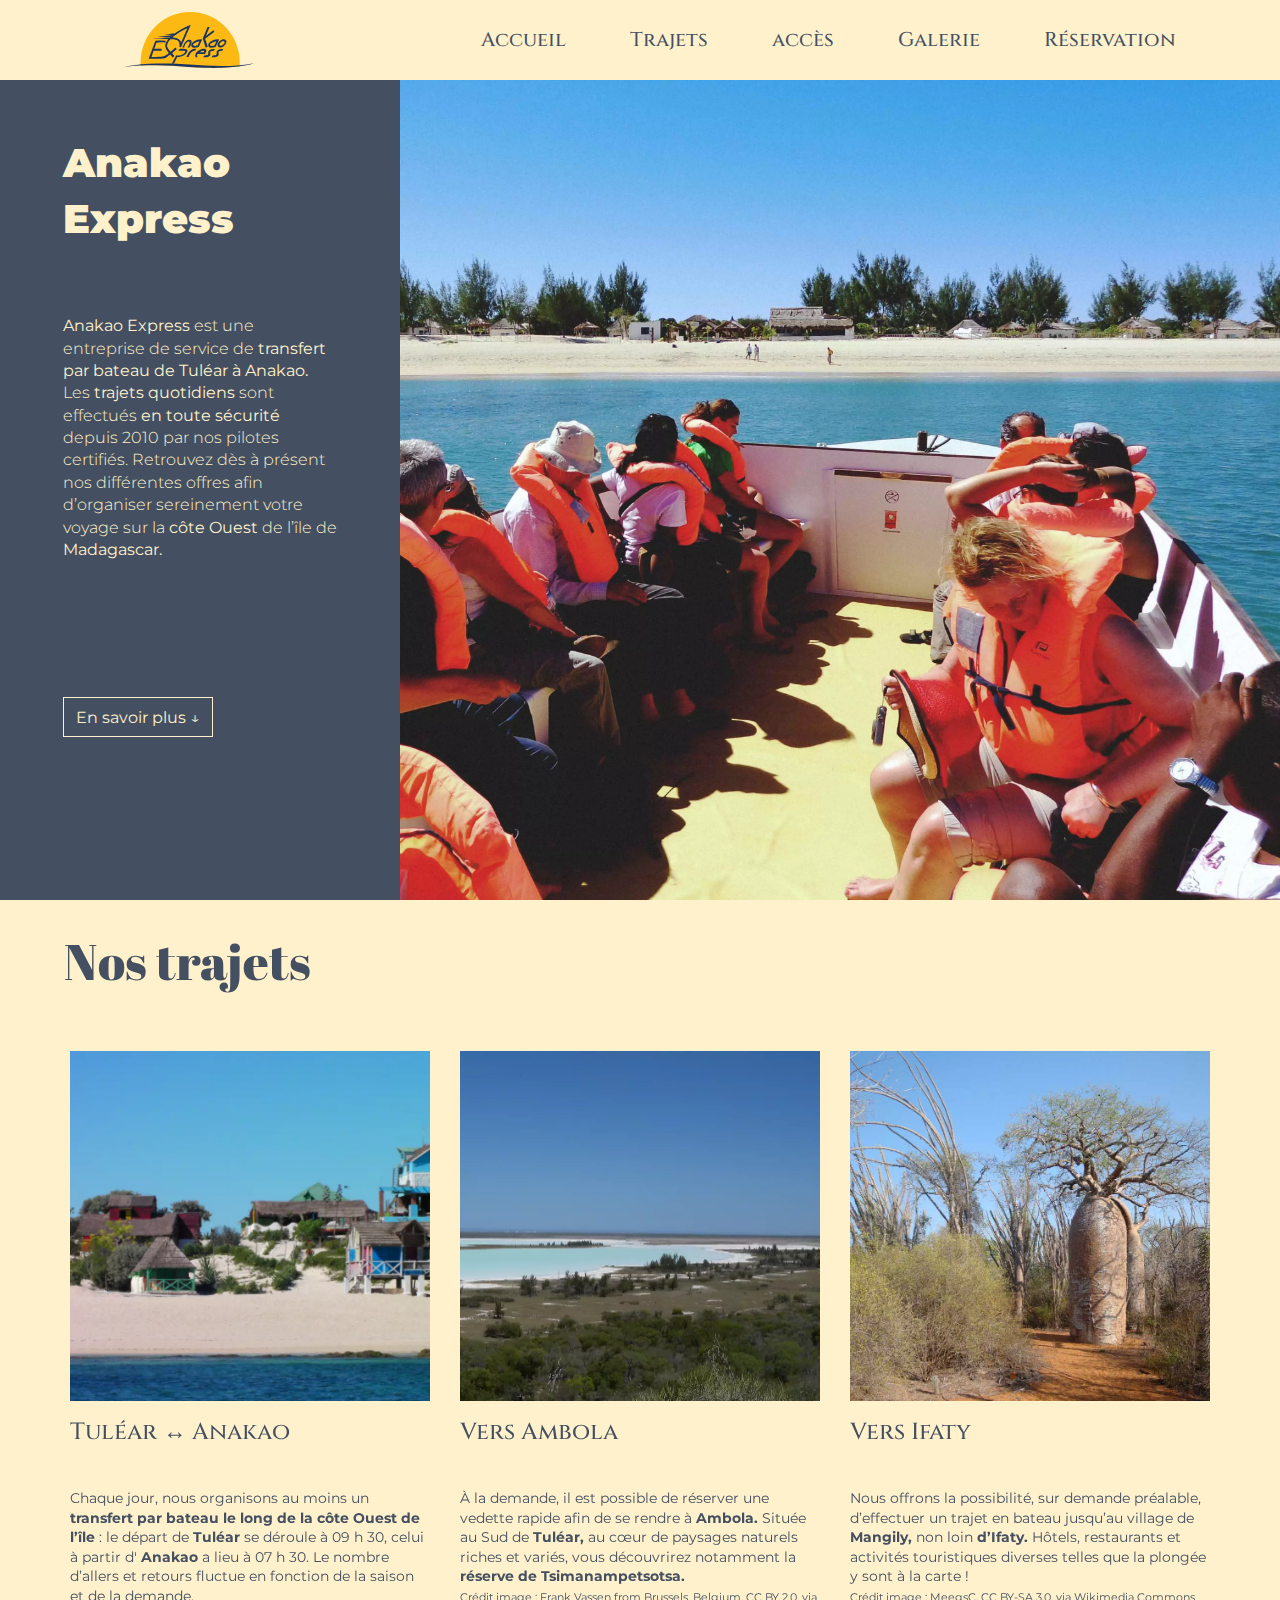
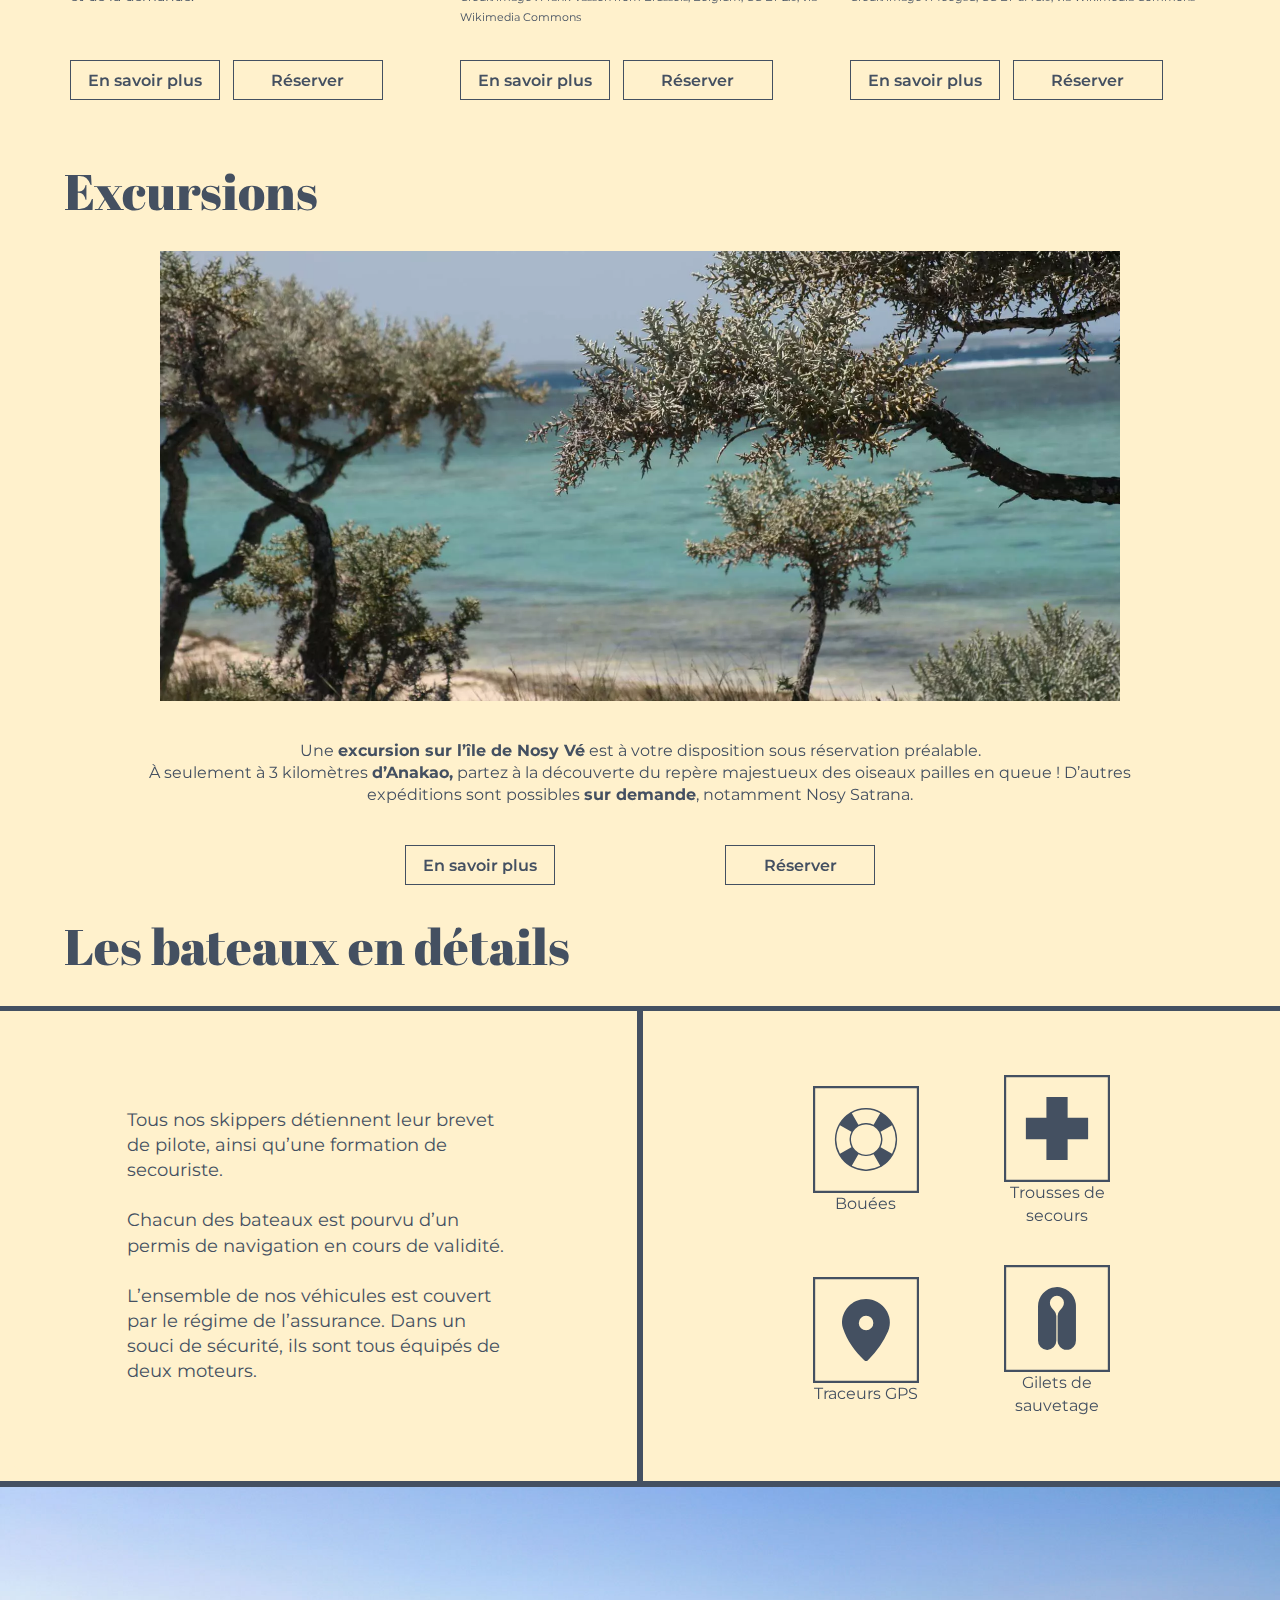
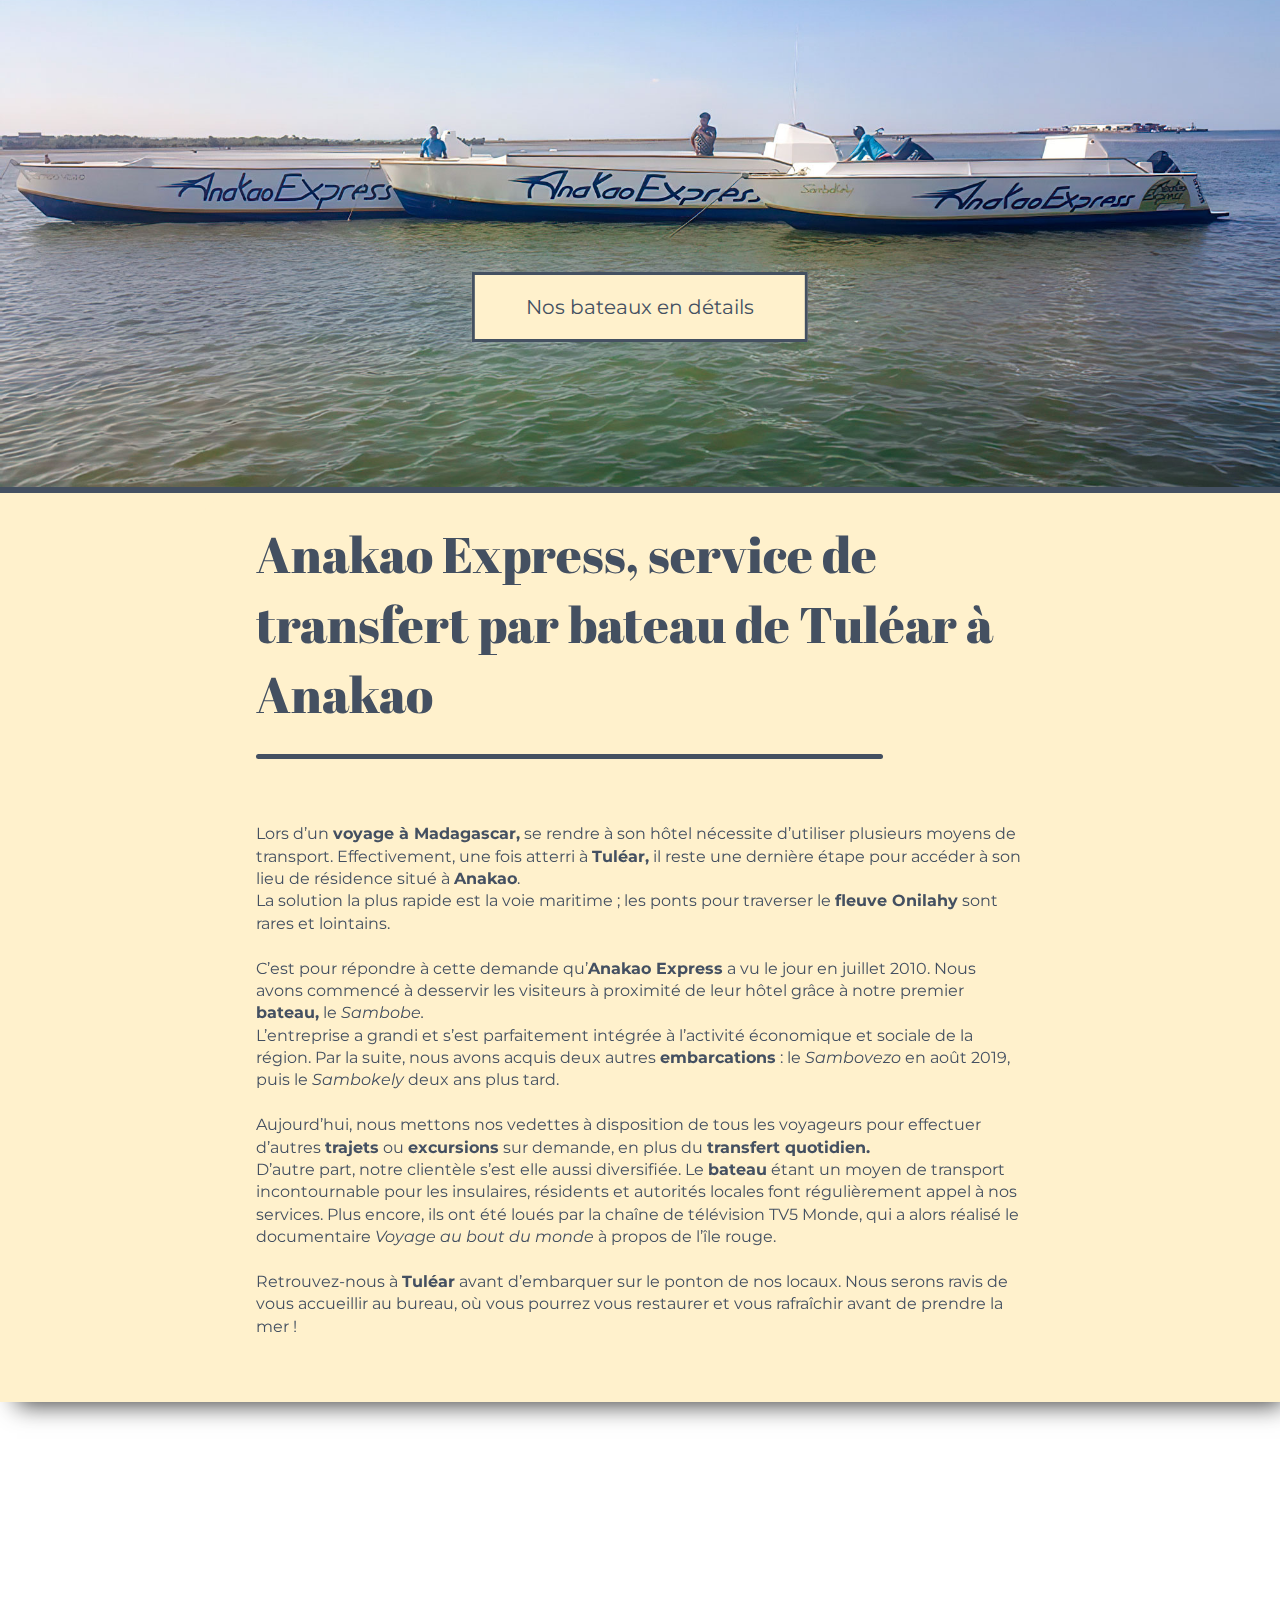
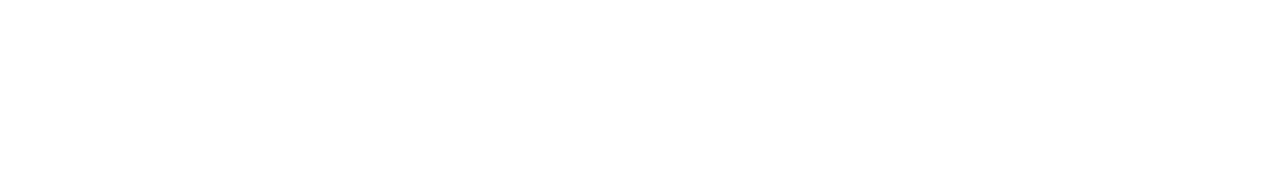
==== commit 94a2f3d0: "ajustement du texte a propos page d'accueil" ====
--- a/index.html
+++ b/index.html
@@ -92,13 +92,13 @@
       <article class="trajets_home">
 
 
-        <!-------------------- ANAKAO / TUL ---------------------->
+        <!-- ANAKAO / TUL -->
 
 
         <section class="trajet_1">
           <a href="trajets.html#scrollto-anakao_tul"> <img src="img/anakao.webp" alt="photo d'anakao"></a>
           <div class="sidebar-section_home">
-            <h3>Tuléar - Anakao</h3>
+            <h3>Tuléar ↔ Anakao</h3>
             <span class="underline_trajets"></span>
             <p>Chaque jour, nous organisons au moins un <strong>transfert par bateau le long de la côte Ouest de l’île</strong> : le départ de<strong> Tuléar</strong> se déroule à 09 h 30, celui à partir d' <strong>Anakao</strong> a lieu à 07 h 30. Le nombre d’allers et retours fluctue en fonction de la saison et de la demande.
 
@@ -111,7 +111,7 @@
         </section>
 
 
-        <!-------------------- AMBOLA ---------------------->
+        <!-- AMBOLA -->
 
 
         <section class="trajet_2">
@@ -134,7 +134,7 @@
         </section>
 
 
-        <!-------------------- Mangily ---------------------->
+        <!-- Mangily -->
 
 
         <section class="trajet_3">
@@ -160,14 +160,14 @@
     </div>
 
 
-    <!-------------------- EXCURSIONS ---------------------->
+    <!-- EXCURSIONS -->
 
 
     <h2>Excursions</h2>
     <article class="excursion_1">
       <img src="img/excursion.webp" alt="photo de nosy Ve">
       <div class="sidebar-section_home">
-        <p>Une <strong>excursion sur l’île de Nosy Vé</strong> est à votre disposition sous réservation préalable. À
+        <p>Une <strong>excursion sur l’île de Nosy Vé</strong> est à votre disposition sous réservation préalable. <br> À
           seulement à 3 kilomètres <strong>d’Anakao,</strong> partez à la découverte du repère majestueux des
           oiseaux pailles en queue ! D’autres expéditions sont possibles <strong>sur demande</strong>, notamment Nosy Satrana. </p>
         <div class="buttons">
@@ -178,13 +178,13 @@
     </article>
 
 
-    <!-------------------- Les Bateaux + A propos Background ---------------------->
+    <!-- Les Bateaux + A propos Background -->
 
 
     <div class="bg_boat_apropos">
 
 
-      <!-------------------- Les Bateaux ---------------------->
+      <!-- Les Bateaux -->
 
 
       <article class="boat_container_index">
@@ -212,16 +212,14 @@
       </article>
 
 
-      <!-------------------- A PROPOS ---------------------->
+      <!-- A PROPOS -->
 
       <article class="apropos_index">
         <h2>Anakao Express, service de transfert
           par bateau de Tuléar à Anakao</h2>
         <div class="separate_apropos"></div>
-        <p>Lors d’un <strong>voyage à Madagascar,</strong> se rendre à son hôtel est un véritable petit périple.
-          Effectivement, une fois atterri à <strong>Tuléar,</strong> accéder à son lieu de résidence situé à
-          <strong>Anakao</strong> requiert un moyen de transport. La solution la plus rapide est la voie maritime ; les
-          ponts pour traverser le <strong>fleuve Onilahy</strong> sont rares et lointains.<br>
+        <p>Lors d’un <strong>voyage à Madagascar,</strong> se rendre à son hôtel nécessite d’utiliser plusieurs moyens de transport. Effectivement, une fois atterri à <strong>Tuléar,</strong> il reste une dernière étape pour accéder à son lieu de résidence situé à <strong>Anakao</strong>. <br> La solution la plus rapide est la voie maritime ; les
+          ponts pour traverser le <strong>fleuve Onilahy</strong> sont rares et lointains.<br> <br>
           C’est pour répondre à cette demande qu’<strong>Anakao Express</strong> a vu le jour en juillet 2010. Nous
           avons commencé à desservir les visiteurs à proximité de leur hôtel grâce à notre premier
           <strong>bateau,</strong> le <i>Sambobe.</i> <br>L’entreprise a grandi et s’est parfaitement intégrée à
@@ -245,7 +243,7 @@
 
     </div>
   </main>
-  <!-------------------- FOOTER ---------------------->
+  <!-- FOOTER -->
 
 
 
@@ -282,7 +280,7 @@
 
 
 
-  <!-------------------- JAVASCRIPT ---------------------->
+  <!-- JAVASCRIPT -->
 
 
   <script type="text/javascript" src="js/navbar.js"></script>
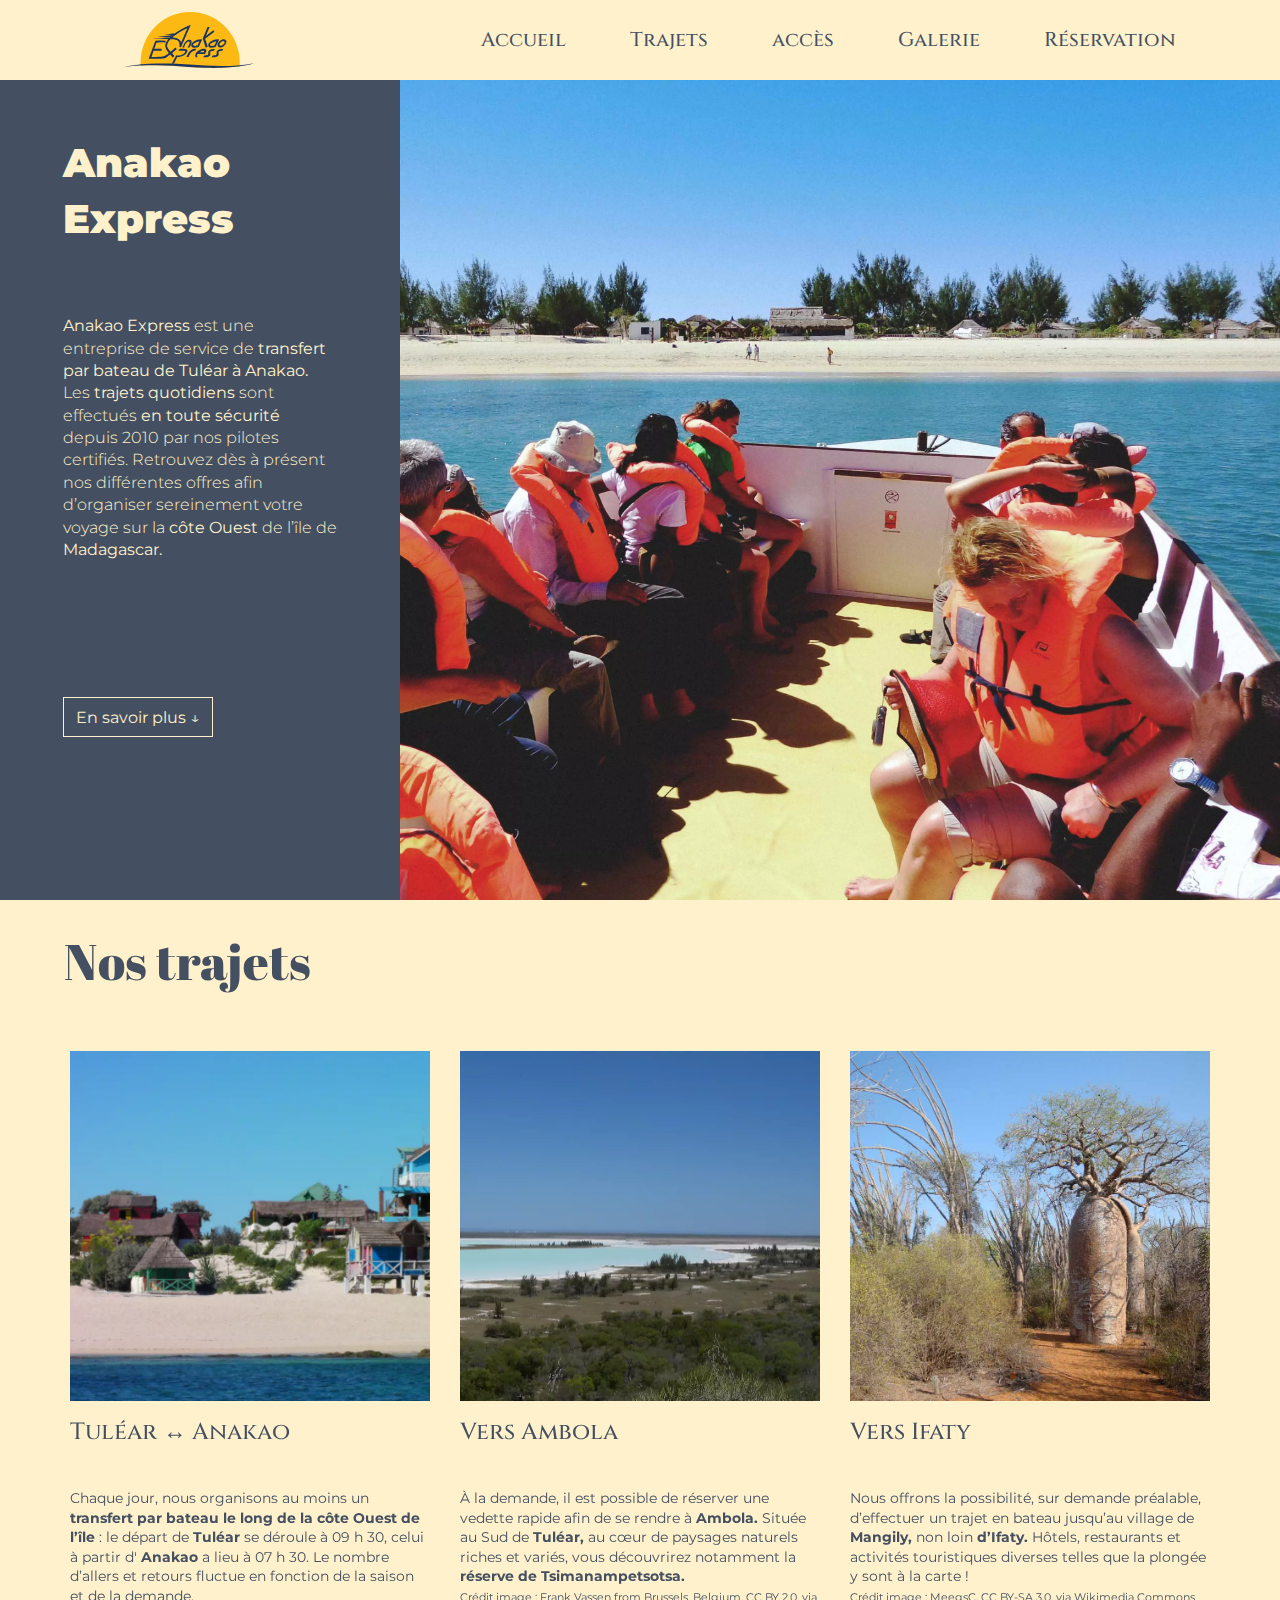
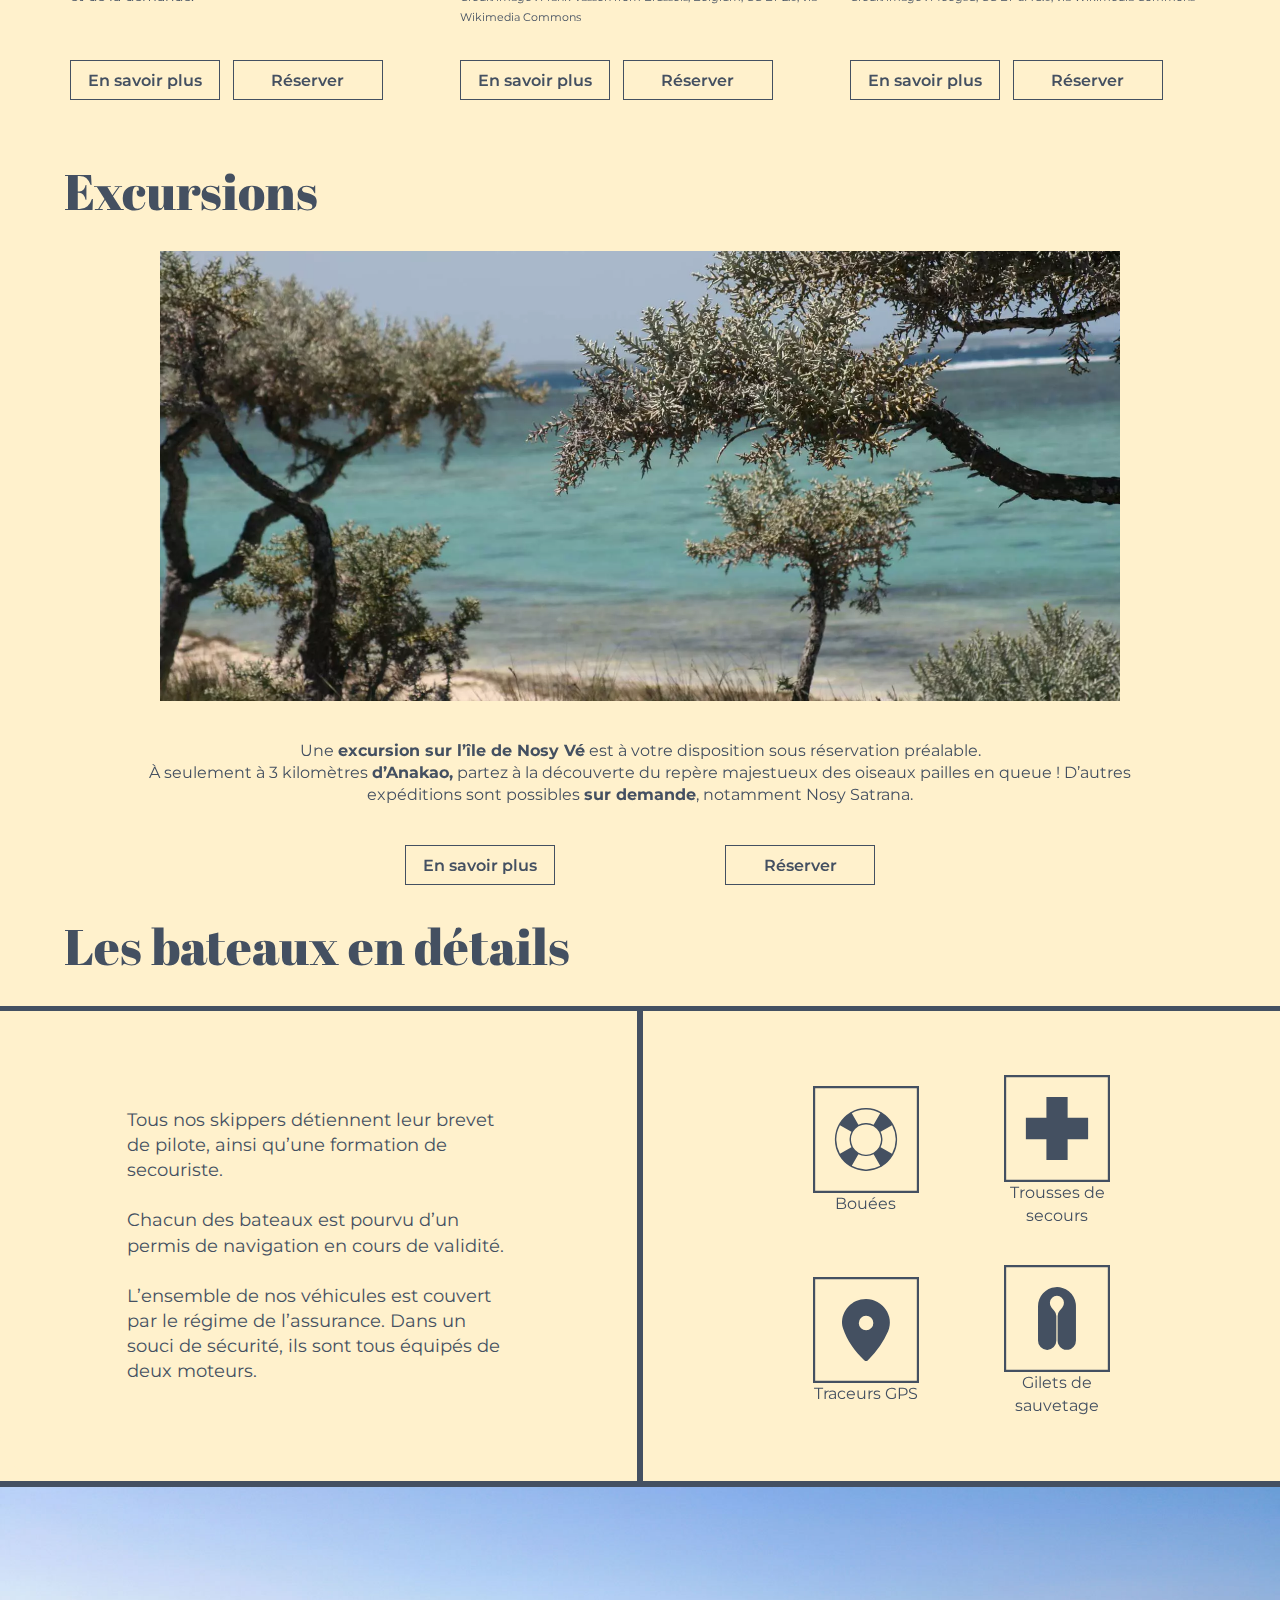
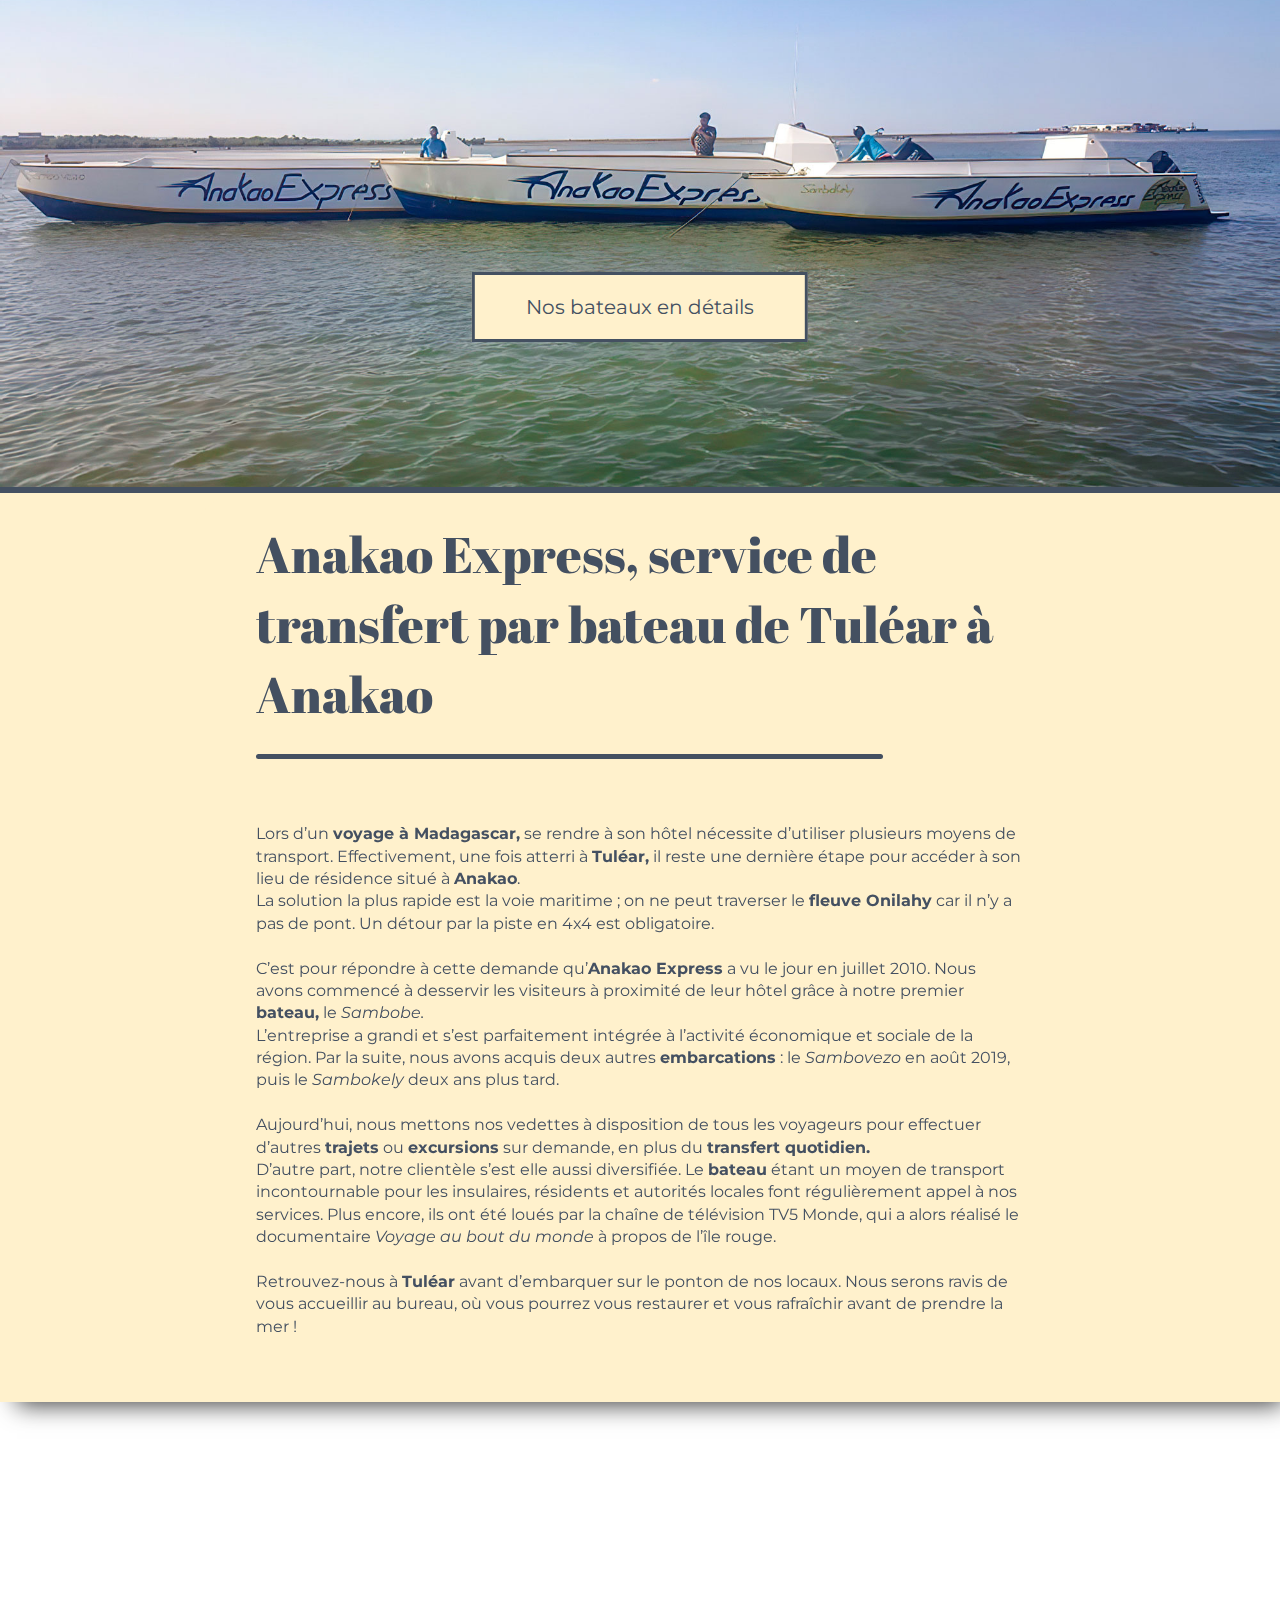
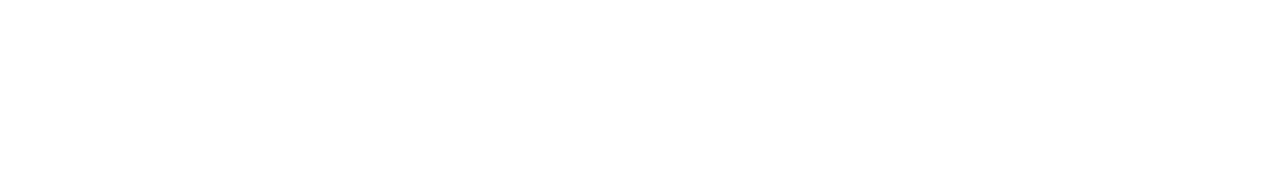
==== commit 2738ca4d: "rectification de certains paragraphes" ====
--- a/index.html
+++ b/index.html
@@ -1,5 +1,5 @@
 <!DOCTYPE html>
-<html class="no-js" lang="">
+<html class="no-js" lang="fr">
 
 <head>
 
@@ -35,7 +35,7 @@
 
 
 
-  <!-------------------- NAVBAR ---------------------->
+  <!-- NAVBAR -->
 
 
   <header>
@@ -63,7 +63,7 @@
   </header>
 
 
-  <!-------------------- SPLASHSCREEN ---------------------->
+  <!-- SPLASHSCREEN -->
 
 
   <section class="splashscreen_home">
@@ -82,7 +82,7 @@
   <main class="bg">
 
 
-    <!-------------------- LES TRAJETS ---------------------->
+    <!-- LES TRAJETS -->
 
     <div class="trajets_h2">
 
@@ -218,8 +218,7 @@
         <h2>Anakao Express, service de transfert
           par bateau de Tuléar à Anakao</h2>
         <div class="separate_apropos"></div>
-        <p>Lors d’un <strong>voyage à Madagascar,</strong> se rendre à son hôtel nécessite d’utiliser plusieurs moyens de transport. Effectivement, une fois atterri à <strong>Tuléar,</strong> il reste une dernière étape pour accéder à son lieu de résidence situé à <strong>Anakao</strong>. <br> La solution la plus rapide est la voie maritime ; les
-          ponts pour traverser le <strong>fleuve Onilahy</strong> sont rares et lointains.<br> <br>
+        <p>Lors d’un <strong>voyage à Madagascar,</strong> se rendre à son hôtel nécessite d’utiliser plusieurs moyens de transport. Effectivement, une fois atterri à <strong>Tuléar,</strong> il reste une dernière étape pour accéder à son lieu de résidence situé à <strong>Anakao</strong>. <br> La solution la plus rapide est la voie maritime ; on ne peut traverser le <strong>fleuve Onilahy</strong> car il n’y a pas de pont. Un détour par la piste en 4x4 est obligatoire.<br> <br>
           C’est pour répondre à cette demande qu’<strong>Anakao Express</strong> a vu le jour en juillet 2010. Nous
           avons commencé à desservir les visiteurs à proximité de leur hôtel grâce à notre premier
           <strong>bateau,</strong> le <i>Sambobe.</i> <br>L’entreprise a grandi et s’est parfaitement intégrée à
@@ -283,7 +282,7 @@
   <!-- JAVASCRIPT -->
 
 
-  <script type="text/javascript" src="js/navbar.js"></script>
+  <script src="js/navbar.js"></script>
 
 
 
